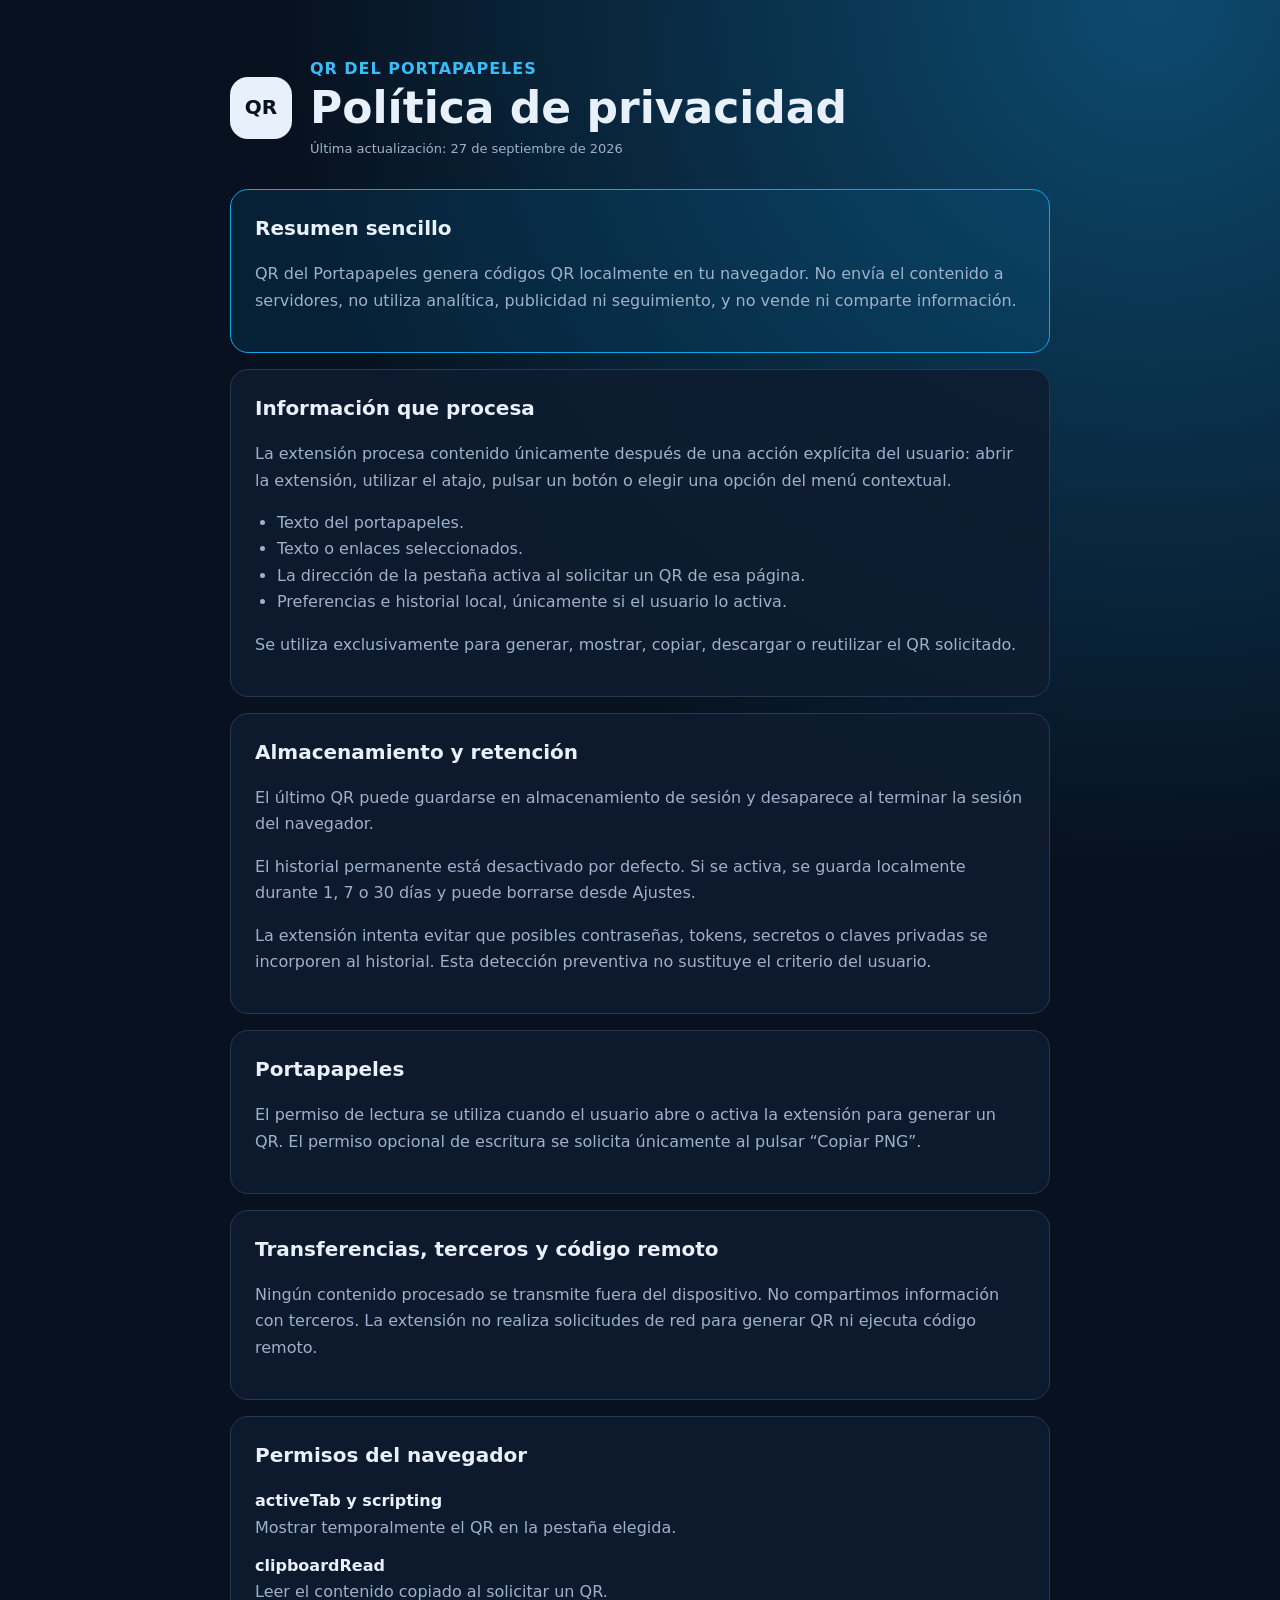
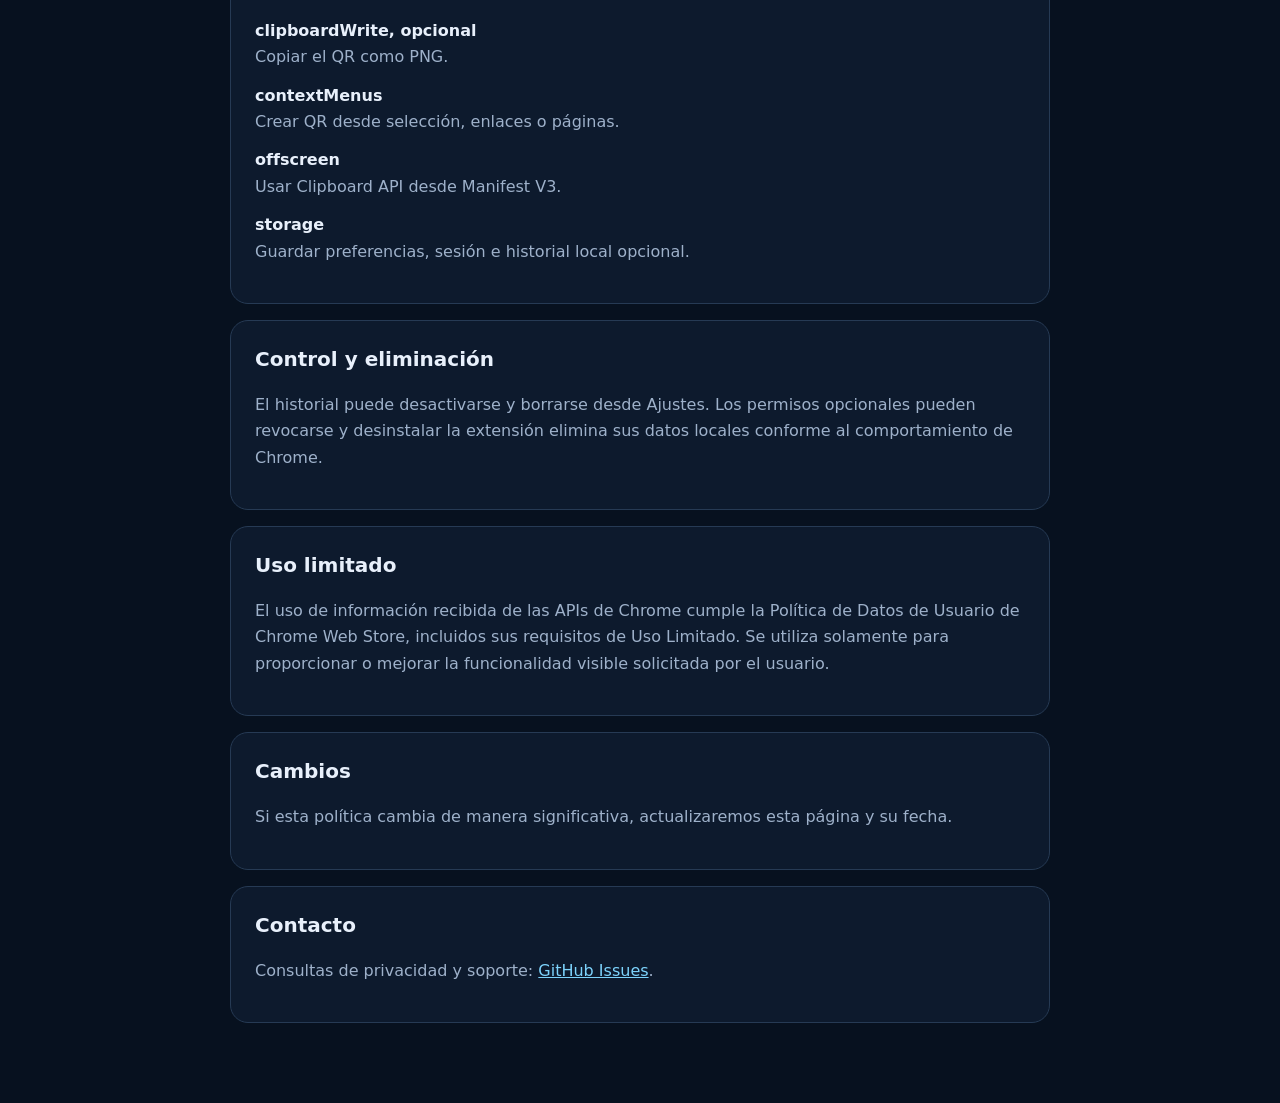
==== index.html @ 29557e36 "Publish privacy policy site" ====
<!doctype html><html lang="es"><head><meta charset="utf-8"><meta name="viewport" content="width=device-width,initial-scale=1"><meta name="description" content="Política de privacidad de QR del Portapapeles."><title>Política de privacidad — QR del Portapapeles</title><link rel="stylesheet" href="styles.css"></head><body><main>
<header><span class="mark">QR</span><div><p class="eyebrow">QR del Portapapeles</p><h1>Política de privacidad</h1><p class="updated">Última actualización: 27 de septiembre de 2026</p></div></header>
<section class="summary"><h2>Resumen sencillo</h2><p>QR del Portapapeles genera códigos QR localmente en tu navegador. No envía el contenido a servidores, no utiliza analítica, publicidad ni seguimiento, y no vende ni comparte información.</p></section>
<section><h2>Información que procesa</h2><p>La extensión procesa contenido únicamente después de una acción explícita del usuario: abrir la extensión, utilizar el atajo, pulsar un botón o elegir una opción del menú contextual.</p><ul><li>Texto del portapapeles.</li><li>Texto o enlaces seleccionados.</li><li>La dirección de la pestaña activa al solicitar un QR de esa página.</li><li>Preferencias e historial local, únicamente si el usuario lo activa.</li></ul><p>Se utiliza exclusivamente para generar, mostrar, copiar, descargar o reutilizar el QR solicitado.</p></section>
<section><h2>Almacenamiento y retención</h2><p>El último QR puede guardarse en almacenamiento de sesión y desaparece al terminar la sesión del navegador.</p><p>El historial permanente está desactivado por defecto. Si se activa, se guarda localmente durante 1, 7 o 30 días y puede borrarse desde Ajustes.</p><p>La extensión intenta evitar que posibles contraseñas, tokens, secretos o claves privadas se incorporen al historial. Esta detección preventiva no sustituye el criterio del usuario.</p></section>
<section><h2>Portapapeles</h2><p>El permiso de lectura se utiliza cuando el usuario abre o activa la extensión para generar un QR. El permiso opcional de escritura se solicita únicamente al pulsar “Copiar PNG”.</p></section>
<section><h2>Transferencias, terceros y código remoto</h2><p>Ningún contenido procesado se transmite fuera del dispositivo. No compartimos información con terceros. La extensión no realiza solicitudes de red para generar QR ni ejecuta código remoto.</p></section>
<section><h2>Permisos del navegador</h2><dl><dt>activeTab y scripting</dt><dd>Mostrar temporalmente el QR en la pestaña elegida.</dd><dt>clipboardRead</dt><dd>Leer el contenido copiado al solicitar un QR.</dd><dt>clipboardWrite, opcional</dt><dd>Copiar el QR como PNG.</dd><dt>contextMenus</dt><dd>Crear QR desde selección, enlaces o páginas.</dd><dt>offscreen</dt><dd>Usar Clipboard API desde Manifest V3.</dd><dt>storage</dt><dd>Guardar preferencias, sesión e historial local opcional.</dd></dl></section>
<section><h2>Control y eliminación</h2><p>El historial puede desactivarse y borrarse desde Ajustes. Los permisos opcionales pueden revocarse y desinstalar la extensión elimina sus datos locales conforme al comportamiento de Chrome.</p></section>
<section><h2>Uso limitado</h2><p>El uso de información recibida de las APIs de Chrome cumple la Política de Datos de Usuario de Chrome Web Store, incluidos sus requisitos de Uso Limitado. Se utiliza solamente para proporcionar o mejorar la funcionalidad visible solicitada por el usuario.</p></section>
<section><h2>Cambios</h2><p>Si esta política cambia de manera significativa, actualizaremos esta página y su fecha.</p></section>
<section><h2>Contacto</h2><p>Consultas de privacidad y soporte: <a href="https://github.com/OrmazabalDev/qr-portapapeles-privacy/issues">GitHub Issues</a>.</p></section>
</main></body></html>
---- styles.css ----
:root{color-scheme:light dark;font-family:Inter,ui-sans-serif,system-ui,-apple-system,"Segoe UI",sans-serif;--bg:#07111f;--surface:#0e1c2f;--text:#e8f0fb;--muted:#9eb1ca;--line:#263a54;--accent:#38bdf8}*{box-sizing:border-box}body{margin:0;background:radial-gradient(circle at 90% 0,#0c4a6e 0,transparent 30%),var(--bg);color:var(--text);line-height:1.65}main{width:min(820px,calc(100% - 32px));margin:0 auto;padding:56px 0 80px}header{display:flex;align-items:center;gap:18px;margin-bottom:30px}.mark{display:grid;place-items:center;width:62px;height:62px;border-radius:18px;background:#e8f0fb;color:#07111f;font-weight:900;font-size:20px}.eyebrow{margin:0;color:var(--accent);font-weight:800;letter-spacing:.06em;text-transform:uppercase}h1{margin:1px 0;font-size:clamp(28px,5vw,44px);line-height:1.15}h2{margin:0 0 8px;font-size:20px}p,li,dd{color:var(--muted)}.updated{margin:4px 0 0;font-size:13px}section{margin-top:16px;padding:22px 24px;border:1px solid var(--line);border-radius:18px;background:rgba(14,28,47,.88)}.summary{border-color:#0ea5e9;background:rgba(7,89,133,.22)}ul{padding-left:22px}dt{margin-top:12px;font-weight:800}dd{margin-left:0}a{color:#7dd3fc}@media(max-width:600px){main{padding-top:30px}header{align-items:flex-start}.mark{width:50px;height:50px;border-radius:14px}section{padding:18px}}
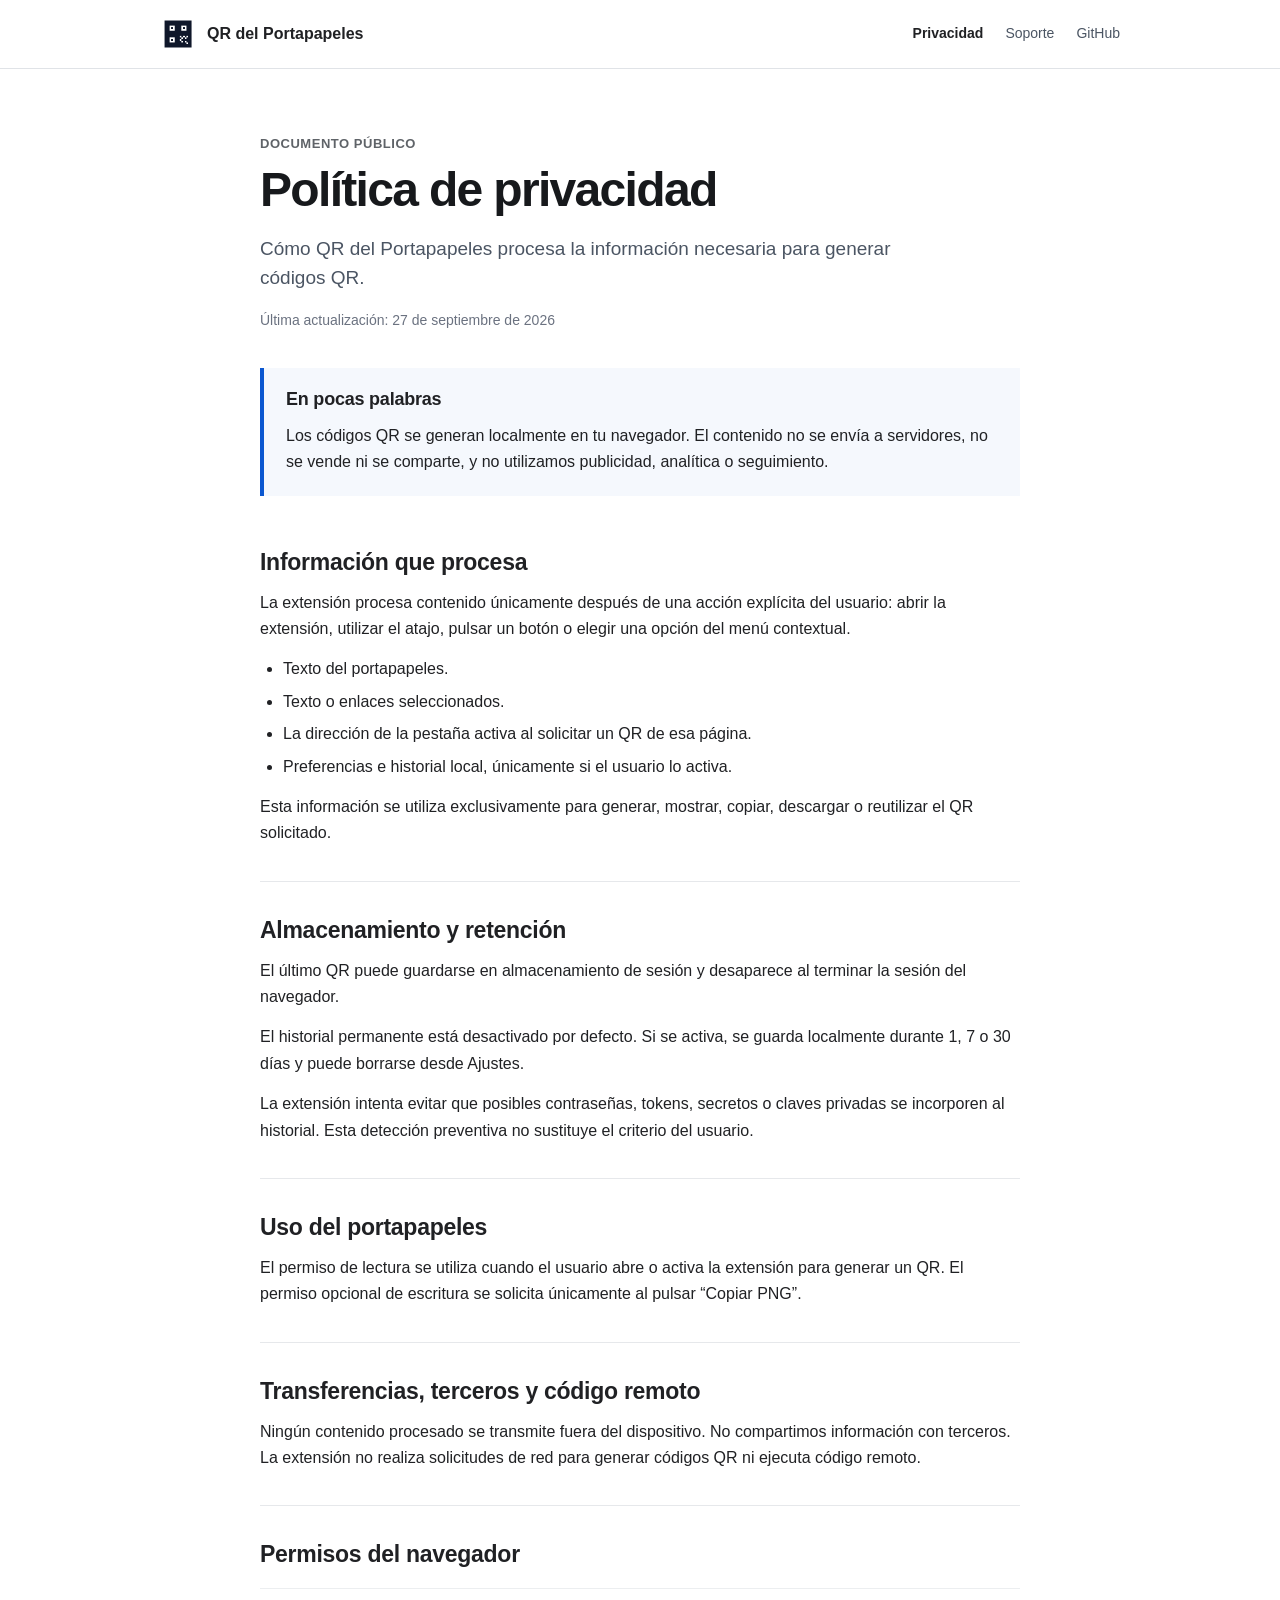
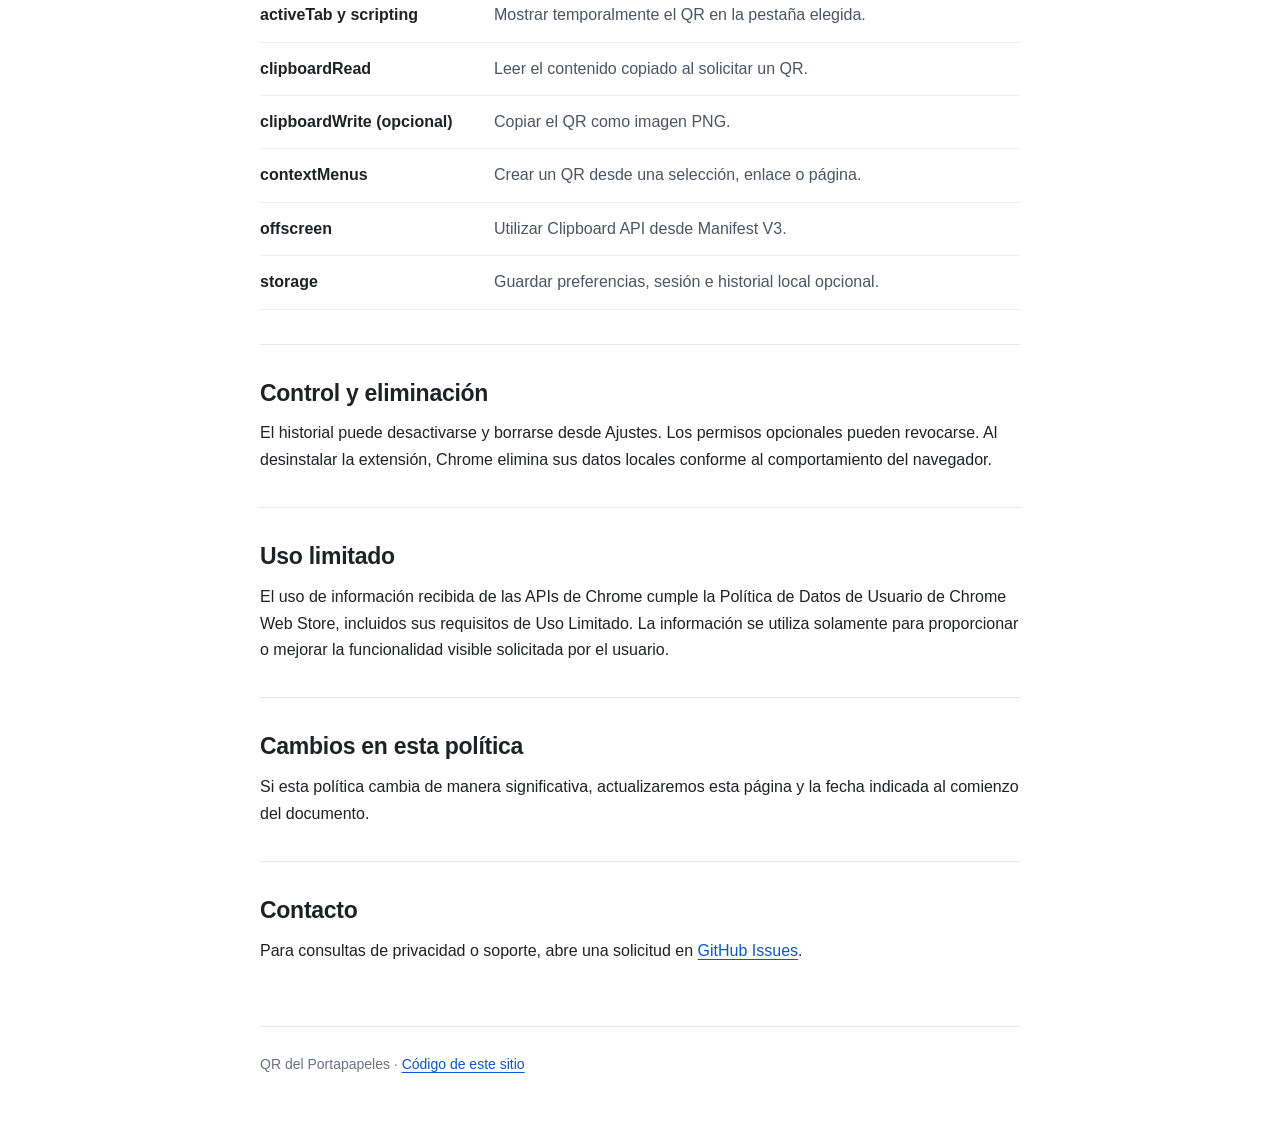
==== commit e4f21076: "Redesign privacy policy as documentation" ====
--- a/index.html
+++ b/index.html
@@ -1,13 +1,95 @@
-<!doctype html><html lang="es"><head><meta charset="utf-8"><meta name="viewport" content="width=device-width,initial-scale=1"><meta name="description" content="Política de privacidad de QR del Portapapeles."><title>Política de privacidad — QR del Portapapeles</title><link rel="stylesheet" href="styles.css"></head><body><main>
-<header><span class="mark">QR</span><div><p class="eyebrow">QR del Portapapeles</p><h1>Política de privacidad</h1><p class="updated">Última actualización: 27 de septiembre de 2026</p></div></header>
-<section class="summary"><h2>Resumen sencillo</h2><p>QR del Portapapeles genera códigos QR localmente en tu navegador. No envía el contenido a servidores, no utiliza analítica, publicidad ni seguimiento, y no vende ni comparte información.</p></section>
-<section><h2>Información que procesa</h2><p>La extensión procesa contenido únicamente después de una acción explícita del usuario: abrir la extensión, utilizar el atajo, pulsar un botón o elegir una opción del menú contextual.</p><ul><li>Texto del portapapeles.</li><li>Texto o enlaces seleccionados.</li><li>La dirección de la pestaña activa al solicitar un QR de esa página.</li><li>Preferencias e historial local, únicamente si el usuario lo activa.</li></ul><p>Se utiliza exclusivamente para generar, mostrar, copiar, descargar o reutilizar el QR solicitado.</p></section>
-<section><h2>Almacenamiento y retención</h2><p>El último QR puede guardarse en almacenamiento de sesión y desaparece al terminar la sesión del navegador.</p><p>El historial permanente está desactivado por defecto. Si se activa, se guarda localmente durante 1, 7 o 30 días y puede borrarse desde Ajustes.</p><p>La extensión intenta evitar que posibles contraseñas, tokens, secretos o claves privadas se incorporen al historial. Esta detección preventiva no sustituye el criterio del usuario.</p></section>
-<section><h2>Portapapeles</h2><p>El permiso de lectura se utiliza cuando el usuario abre o activa la extensión para generar un QR. El permiso opcional de escritura se solicita únicamente al pulsar “Copiar PNG”.</p></section>
-<section><h2>Transferencias, terceros y código remoto</h2><p>Ningún contenido procesado se transmite fuera del dispositivo. No compartimos información con terceros. La extensión no realiza solicitudes de red para generar QR ni ejecuta código remoto.</p></section>
-<section><h2>Permisos del navegador</h2><dl><dt>activeTab y scripting</dt><dd>Mostrar temporalmente el QR en la pestaña elegida.</dd><dt>clipboardRead</dt><dd>Leer el contenido copiado al solicitar un QR.</dd><dt>clipboardWrite, opcional</dt><dd>Copiar el QR como PNG.</dd><dt>contextMenus</dt><dd>Crear QR desde selección, enlaces o páginas.</dd><dt>offscreen</dt><dd>Usar Clipboard API desde Manifest V3.</dd><dt>storage</dt><dd>Guardar preferencias, sesión e historial local opcional.</dd></dl></section>
-<section><h2>Control y eliminación</h2><p>El historial puede desactivarse y borrarse desde Ajustes. Los permisos opcionales pueden revocarse y desinstalar la extensión elimina sus datos locales conforme al comportamiento de Chrome.</p></section>
-<section><h2>Uso limitado</h2><p>El uso de información recibida de las APIs de Chrome cumple la Política de Datos de Usuario de Chrome Web Store, incluidos sus requisitos de Uso Limitado. Se utiliza solamente para proporcionar o mejorar la funcionalidad visible solicitada por el usuario.</p></section>
-<section><h2>Cambios</h2><p>Si esta política cambia de manera significativa, actualizaremos esta página y su fecha.</p></section>
-<section><h2>Contacto</h2><p>Consultas de privacidad y soporte: <a href="https://github.com/OrmazabalDev/qr-portapapeles-privacy/issues">GitHub Issues</a>.</p></section>
-</main></body></html>+<!doctype html>
+<html lang="es">
+<head>
+  <meta charset="utf-8">
+  <meta name="viewport" content="width=device-width, initial-scale=1">
+  <meta name="description" content="Política de privacidad de la extensión QR del Portapapeles.">
+  <title>Política de privacidad | QR del Portapapeles</title>
+  <link rel="icon" href="icon-128.png">
+  <link rel="stylesheet" href="styles.css">
+</head>
+<body>
+  <header class="site-header">
+    <div class="header-inner">
+      <a class="brand" href="./" aria-label="QR del Portapapeles">
+        <img src="icon-128.png" width="36" height="36" alt="">
+        <span>QR del Portapapeles</span>
+      </a>
+      <nav aria-label="Navegación principal">
+        <a aria-current="page" href="./">Privacidad</a>
+        <a href="https://github.com/OrmazabalDev/qr-portapapeles-privacy/issues">Soporte</a>
+        <a href="https://github.com/OrmazabalDev/qr-portapapeles-privacy">GitHub</a>
+      </nav>
+    </div>
+  </header>
+  <main>
+    <article>
+      <header class="document-header">
+        <p class="document-type">Documento público</p>
+        <h1>Política de privacidad</h1>
+        <p class="lead">Cómo QR del Portapapeles procesa la información necesaria para generar códigos QR.</p>
+        <p class="updated">Última actualización: 27 de septiembre de 2026</p>
+      </header>
+      <aside class="notice" aria-labelledby="summary-title">
+        <h2 id="summary-title">En pocas palabras</h2>
+        <p>Los códigos QR se generan localmente en tu navegador. El contenido no se envía a servidores, no se vende ni se comparte, y no utilizamos publicidad, analítica o seguimiento.</p>
+      </aside>
+      <section>
+        <h2>Información que procesa</h2>
+        <p>La extensión procesa contenido únicamente después de una acción explícita del usuario: abrir la extensión, utilizar el atajo, pulsar un botón o elegir una opción del menú contextual.</p>
+        <ul>
+          <li>Texto del portapapeles.</li>
+          <li>Texto o enlaces seleccionados.</li>
+          <li>La dirección de la pestaña activa al solicitar un QR de esa página.</li>
+          <li>Preferencias e historial local, únicamente si el usuario lo activa.</li>
+        </ul>
+        <p>Esta información se utiliza exclusivamente para generar, mostrar, copiar, descargar o reutilizar el QR solicitado.</p>
+      </section>
+      <section>
+        <h2>Almacenamiento y retención</h2>
+        <p>El último QR puede guardarse en almacenamiento de sesión y desaparece al terminar la sesión del navegador.</p>
+        <p>El historial permanente está desactivado por defecto. Si se activa, se guarda localmente durante 1, 7 o 30 días y puede borrarse desde Ajustes.</p>
+        <p>La extensión intenta evitar que posibles contraseñas, tokens, secretos o claves privadas se incorporen al historial. Esta detección preventiva no sustituye el criterio del usuario.</p>
+      </section>
+      <section>
+        <h2>Uso del portapapeles</h2>
+        <p>El permiso de lectura se utiliza cuando el usuario abre o activa la extensión para generar un QR. El permiso opcional de escritura se solicita únicamente al pulsar “Copiar PNG”.</p>
+      </section>
+      <section>
+        <h2>Transferencias, terceros y código remoto</h2>
+        <p>Ningún contenido procesado se transmite fuera del dispositivo. No compartimos información con terceros. La extensión no realiza solicitudes de red para generar códigos QR ni ejecuta código remoto.</p>
+      </section>
+      <section>
+        <h2>Permisos del navegador</h2>
+        <dl class="permissions">
+          <div><dt>activeTab y scripting</dt><dd>Mostrar temporalmente el QR en la pestaña elegida.</dd></div>
+          <div><dt>clipboardRead</dt><dd>Leer el contenido copiado al solicitar un QR.</dd></div>
+          <div><dt>clipboardWrite (opcional)</dt><dd>Copiar el QR como imagen PNG.</dd></div>
+          <div><dt>contextMenus</dt><dd>Crear un QR desde una selección, enlace o página.</dd></div>
+          <div><dt>offscreen</dt><dd>Utilizar Clipboard API desde Manifest V3.</dd></div>
+          <div><dt>storage</dt><dd>Guardar preferencias, sesión e historial local opcional.</dd></div>
+        </dl>
+      </section>
+      <section>
+        <h2>Control y eliminación</h2>
+        <p>El historial puede desactivarse y borrarse desde Ajustes. Los permisos opcionales pueden revocarse. Al desinstalar la extensión, Chrome elimina sus datos locales conforme al comportamiento del navegador.</p>
+      </section>
+      <section>
+        <h2>Uso limitado</h2>
+        <p>El uso de información recibida de las APIs de Chrome cumple la Política de Datos de Usuario de Chrome Web Store, incluidos sus requisitos de Uso Limitado. La información se utiliza solamente para proporcionar o mejorar la funcionalidad visible solicitada por el usuario.</p>
+      </section>
+      <section>
+        <h2>Cambios en esta política</h2>
+        <p>Si esta política cambia de manera significativa, actualizaremos esta página y la fecha indicada al comienzo del documento.</p>
+      </section>
+      <section>
+        <h2>Contacto</h2>
+        <p>Para consultas de privacidad o soporte, abre una solicitud en <a href="https://github.com/OrmazabalDev/qr-portapapeles-privacy/issues">GitHub Issues</a>.</p>
+      </section>
+    </article>
+  </main>
+  <footer>
+    <p>QR del Portapapeles · <a href="https://github.com/OrmazabalDev/qr-portapapeles-privacy">Código de este sitio</a></p>
+  </footer>
+</body>
+</html>
--- a/styles.css
+++ b/styles.css
@@ -1 +1,47 @@
-:root{color-scheme:light dark;font-family:Inter,ui-sans-serif,system-ui,-apple-system,"Segoe UI",sans-serif;--bg:#07111f;--surface:#0e1c2f;--text:#e8f0fb;--muted:#9eb1ca;--line:#263a54;--accent:#38bdf8}*{box-sizing:border-box}body{margin:0;background:radial-gradient(circle at 90% 0,#0c4a6e 0,transparent 30%),var(--bg);color:var(--text);line-height:1.65}main{width:min(820px,calc(100% - 32px));margin:0 auto;padding:56px 0 80px}header{display:flex;align-items:center;gap:18px;margin-bottom:30px}.mark{display:grid;place-items:center;width:62px;height:62px;border-radius:18px;background:#e8f0fb;color:#07111f;font-weight:900;font-size:20px}.eyebrow{margin:0;color:var(--accent);font-weight:800;letter-spacing:.06em;text-transform:uppercase}h1{margin:1px 0;font-size:clamp(28px,5vw,44px);line-height:1.15}h2{margin:0 0 8px;font-size:20px}p,li,dd{color:var(--muted)}.updated{margin:4px 0 0;font-size:13px}section{margin-top:16px;padding:22px 24px;border:1px solid var(--line);border-radius:18px;background:rgba(14,28,47,.88)}.summary{border-color:#0ea5e9;background:rgba(7,89,133,.22)}ul{padding-left:22px}dt{margin-top:12px;font-weight:800}dd{margin-left:0}a{color:#7dd3fc}@media(max-width:600px){main{padding-top:30px}header{align-items:flex-start}.mark{width:50px;height:50px;border-radius:14px}section{padding:18px}}+:root {
+  color-scheme: light;
+  font-family: -apple-system, BlinkMacSystemFont, "Segoe UI", Roboto, Helvetica, Arial, sans-serif;
+  color: #202124;
+  background: #fff;
+  font-synthesis: none;
+}
+* { box-sizing: border-box; }
+body { margin: 0; background: #fff; color: #202124; font-size: 16px; line-height: 1.65; }
+a { color: #0b57d0; text-underline-offset: 3px; }
+a:hover { color: #0842a0; }
+.site-header { border-bottom: 1px solid #e0e3e7; background: #fff; }
+.header-inner { width: min(960px, calc(100% - 40px)); min-height: 68px; margin: 0 auto; display: flex; align-items: center; justify-content: space-between; gap: 24px; }
+.brand { display: inline-flex; align-items: center; gap: 11px; color: #202124; font-weight: 650; text-decoration: none; }
+.brand img { border-radius: 8px; }
+nav { display: flex; align-items: center; gap: 22px; }
+nav a { color: #4b5563; font-size: 14px; text-decoration: none; }
+nav a[aria-current="page"] { color: #202124; font-weight: 650; }
+main { width: min(760px, calc(100% - 40px)); margin: 0 auto; padding: 64px 0 28px; }
+.document-header { margin-bottom: 36px; }
+.document-type { margin: 0 0 8px; color: #5f6368; font-size: 13px; font-weight: 650; letter-spacing: .04em; text-transform: uppercase; }
+h1 { margin: 0; color: #17191c; font-size: clamp(34px, 6vw, 48px); font-weight: 680; letter-spacing: -.035em; line-height: 1.15; }
+.lead { max-width: 650px; margin: 16px 0 0; color: #4b5563; font-size: 19px; line-height: 1.55; }
+.updated { margin: 16px 0 0; color: #6b7280; font-size: 14px; }
+.notice { margin: 0 0 18px; padding: 20px 22px; border-left: 4px solid #0b57d0; background: #f5f8fd; }
+.notice h2 { margin-top: 0; font-size: 18px; }
+.notice p { margin-bottom: 0; }
+section { padding: 34px 0; border-bottom: 1px solid #e6e8eb; }
+section:last-of-type { border-bottom: 0; }
+h2 { margin: 0 0 12px; color: #202124; font-size: 23px; font-weight: 650; letter-spacing: -.012em; line-height: 1.3; }
+p { margin: 0 0 14px; }
+p:last-child { margin-bottom: 0; }
+ul { margin: 14px 0; padding-left: 23px; }
+li + li { margin-top: 6px; }
+.permissions { margin: 18px 0 0; }
+.permissions div { display: grid; grid-template-columns: 210px 1fr; gap: 24px; padding: 13px 0; border-top: 1px solid #eceef0; }
+.permissions div:last-child { border-bottom: 1px solid #eceef0; }
+.permissions dt { font-weight: 650; }
+.permissions dd { margin: 0; color: #4b5563; }
+footer { width: min(760px, calc(100% - 40px)); margin: 0 auto; padding: 26px 0 48px; border-top: 1px solid #e6e8eb; color: #6b7280; font-size: 14px; }
+@media (max-width: 640px) {
+  .header-inner { min-height: auto; padding: 14px 0; align-items: flex-start; }
+  .brand span { max-width: 120px; line-height: 1.25; }
+  nav { gap: 13px; flex-wrap: wrap; justify-content: flex-end; }
+  main { padding-top: 42px; }
+  .permissions div { grid-template-columns: 1fr; gap: 3px; }
+}
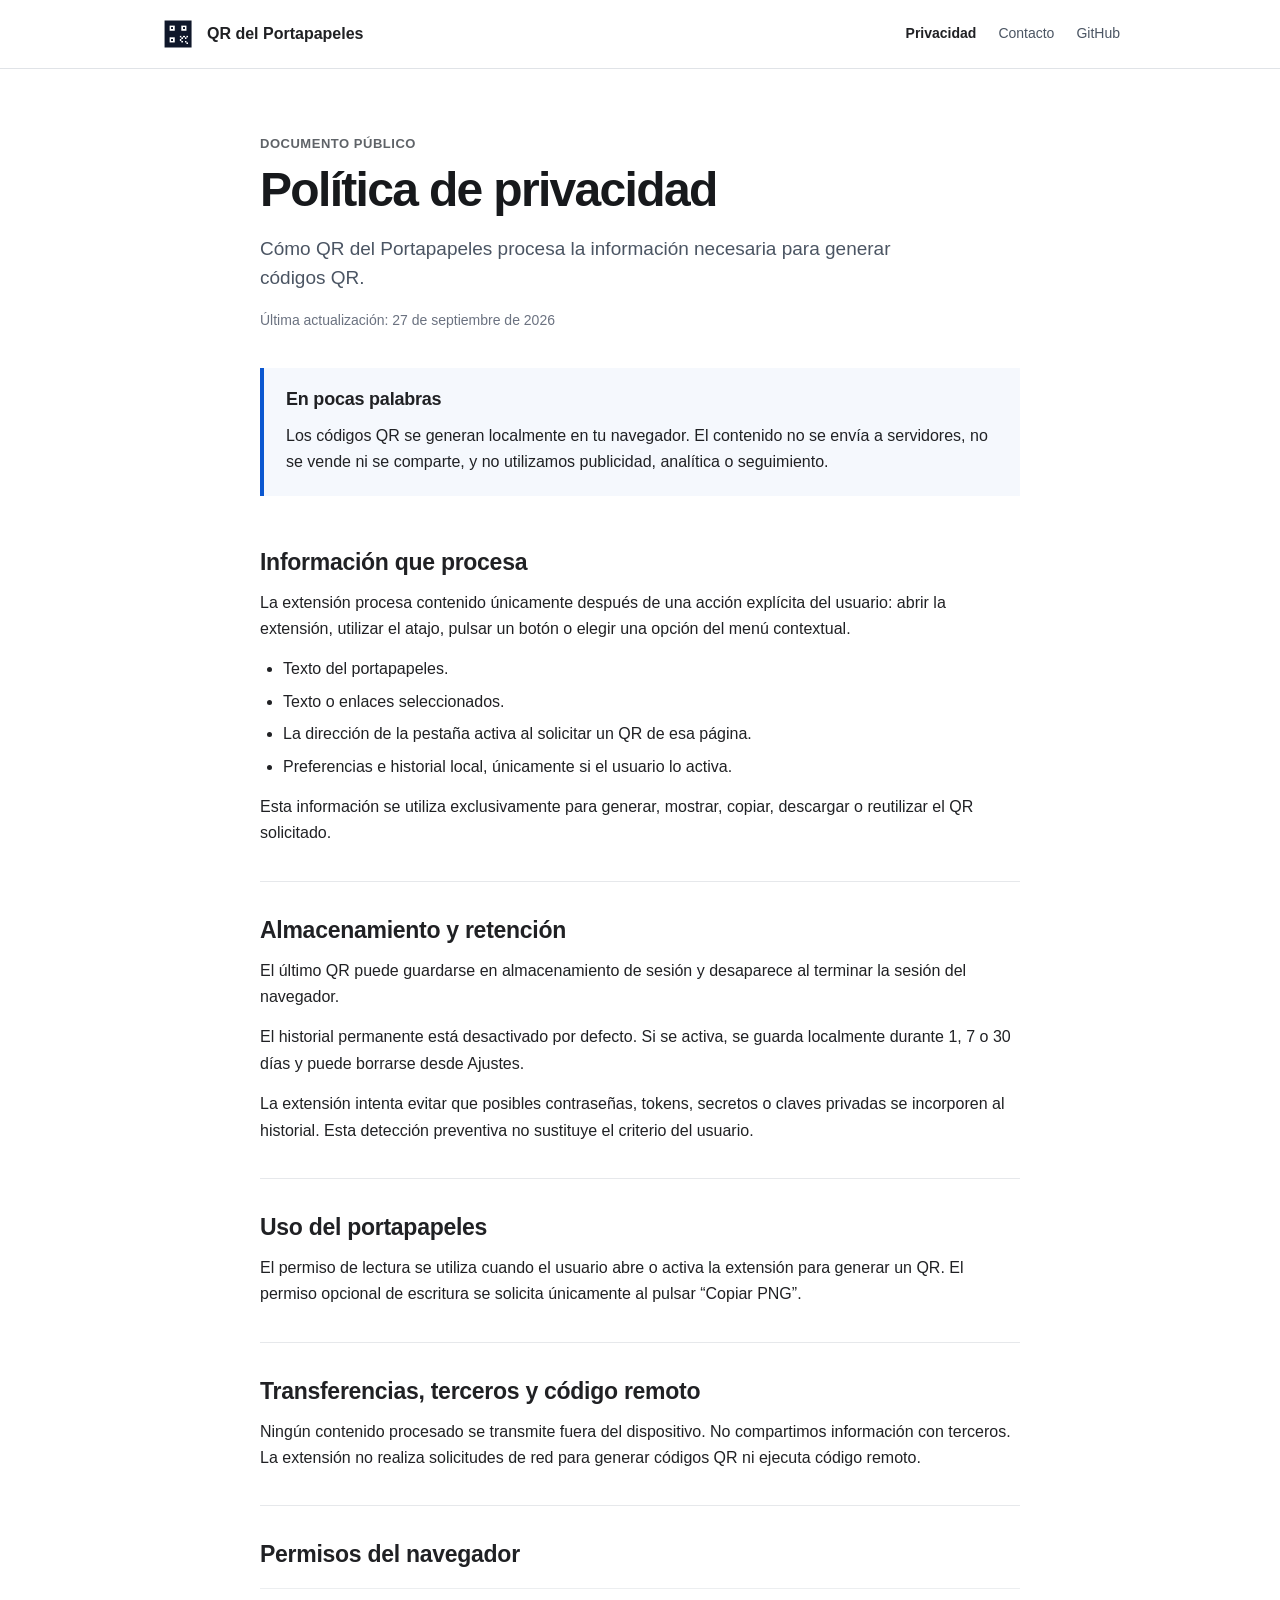
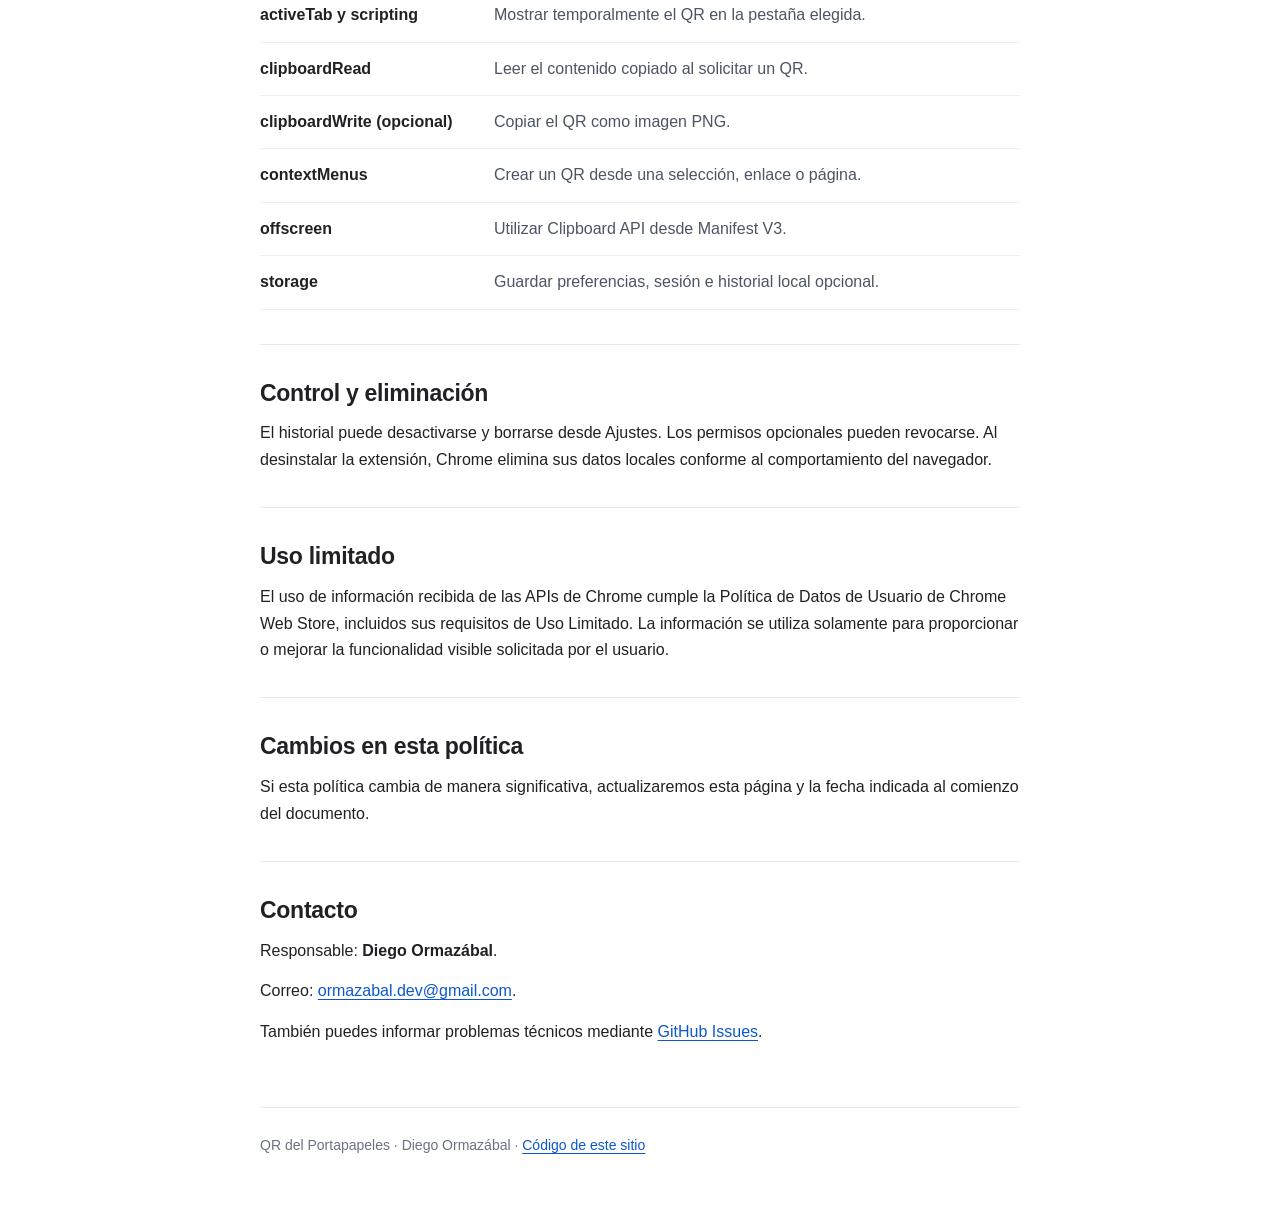
==== commit ddc02f46: "Add developer contact details" ====
--- a/index.html
+++ b/index.html
@@ -17,7 +17,7 @@
       </a>
       <nav aria-label="Navegación principal">
         <a aria-current="page" href="./">Privacidad</a>
-        <a href="https://github.com/OrmazabalDev/qr-portapapeles-privacy/issues">Soporte</a>
+        <a href="mailto:ormazabal.dev@gmail.com">Contacto</a>
         <a href="https://github.com/OrmazabalDev/qr-portapapeles-privacy">GitHub</a>
       </nav>
     </div>
@@ -84,12 +84,14 @@
       </section>
       <section>
         <h2>Contacto</h2>
-        <p>Para consultas de privacidad o soporte, abre una solicitud en <a href="https://github.com/OrmazabalDev/qr-portapapeles-privacy/issues">GitHub Issues</a>.</p>
+        <p>Responsable: <strong>Diego Ormazábal</strong>.</p>
+        <p>Correo: <a href="mailto:ormazabal.dev@gmail.com">ormazabal.dev@gmail.com</a>.</p>
+        <p>También puedes informar problemas técnicos mediante <a href="https://github.com/OrmazabalDev/qr-portapapeles-privacy/issues">GitHub Issues</a>.</p>
       </section>
     </article>
   </main>
   <footer>
-    <p>QR del Portapapeles · <a href="https://github.com/OrmazabalDev/qr-portapapeles-privacy">Código de este sitio</a></p>
+    <p>QR del Portapapeles · Diego Ormazábal · <a href="https://github.com/OrmazabalDev/qr-portapapeles-privacy">Código de este sitio</a></p>
   </footer>
 </body>
 </html>
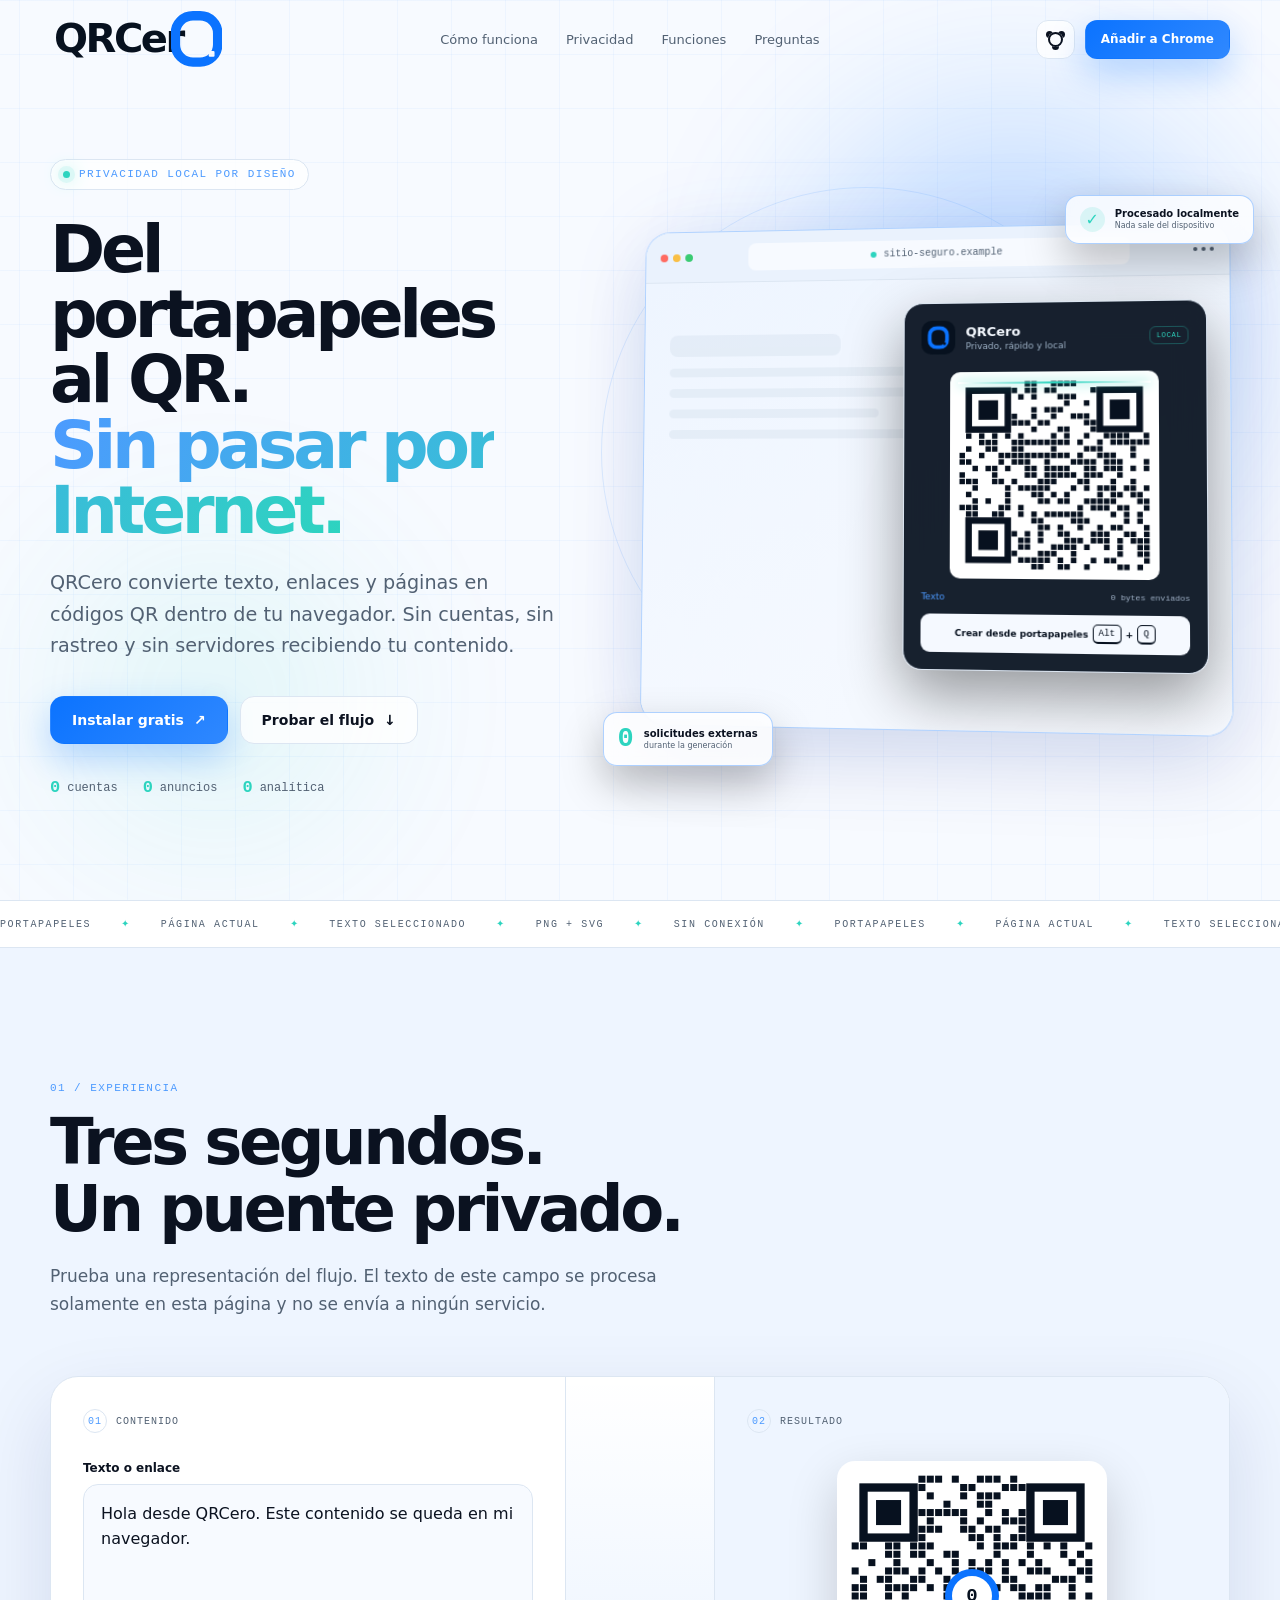
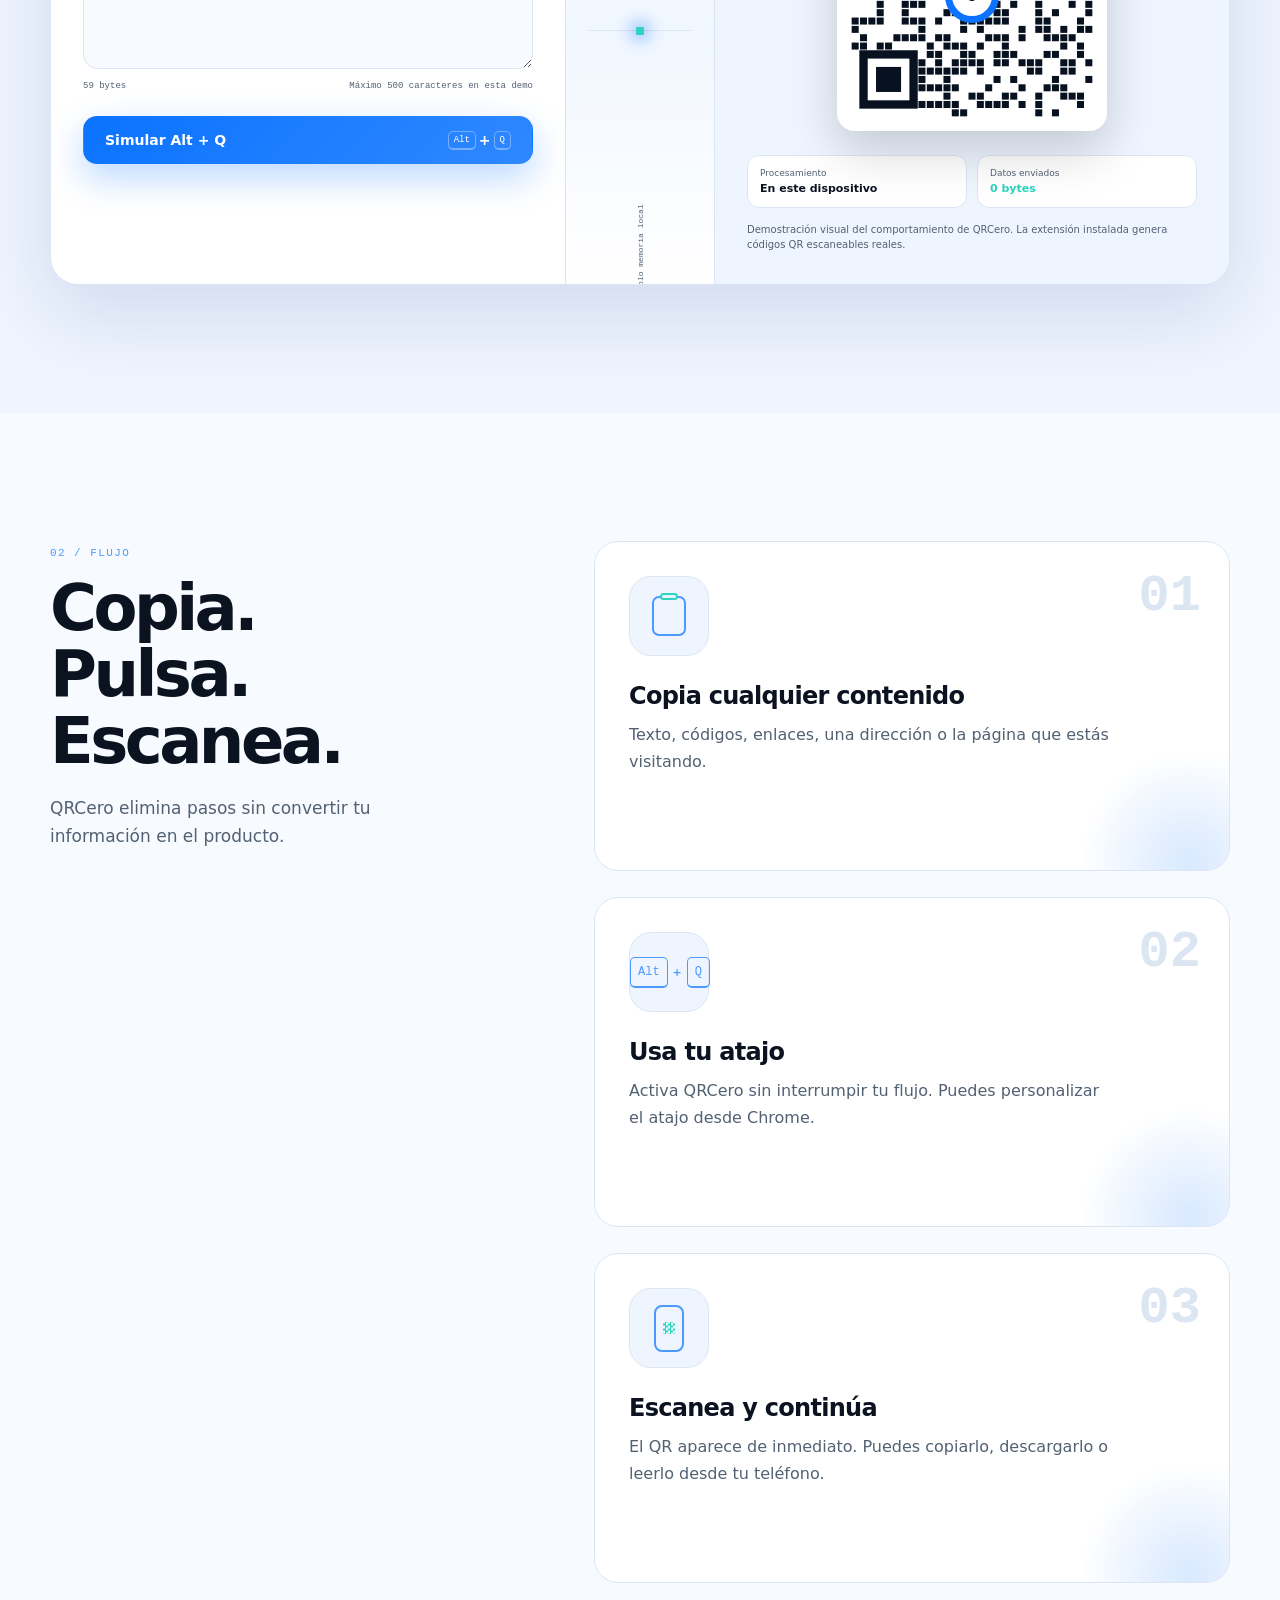
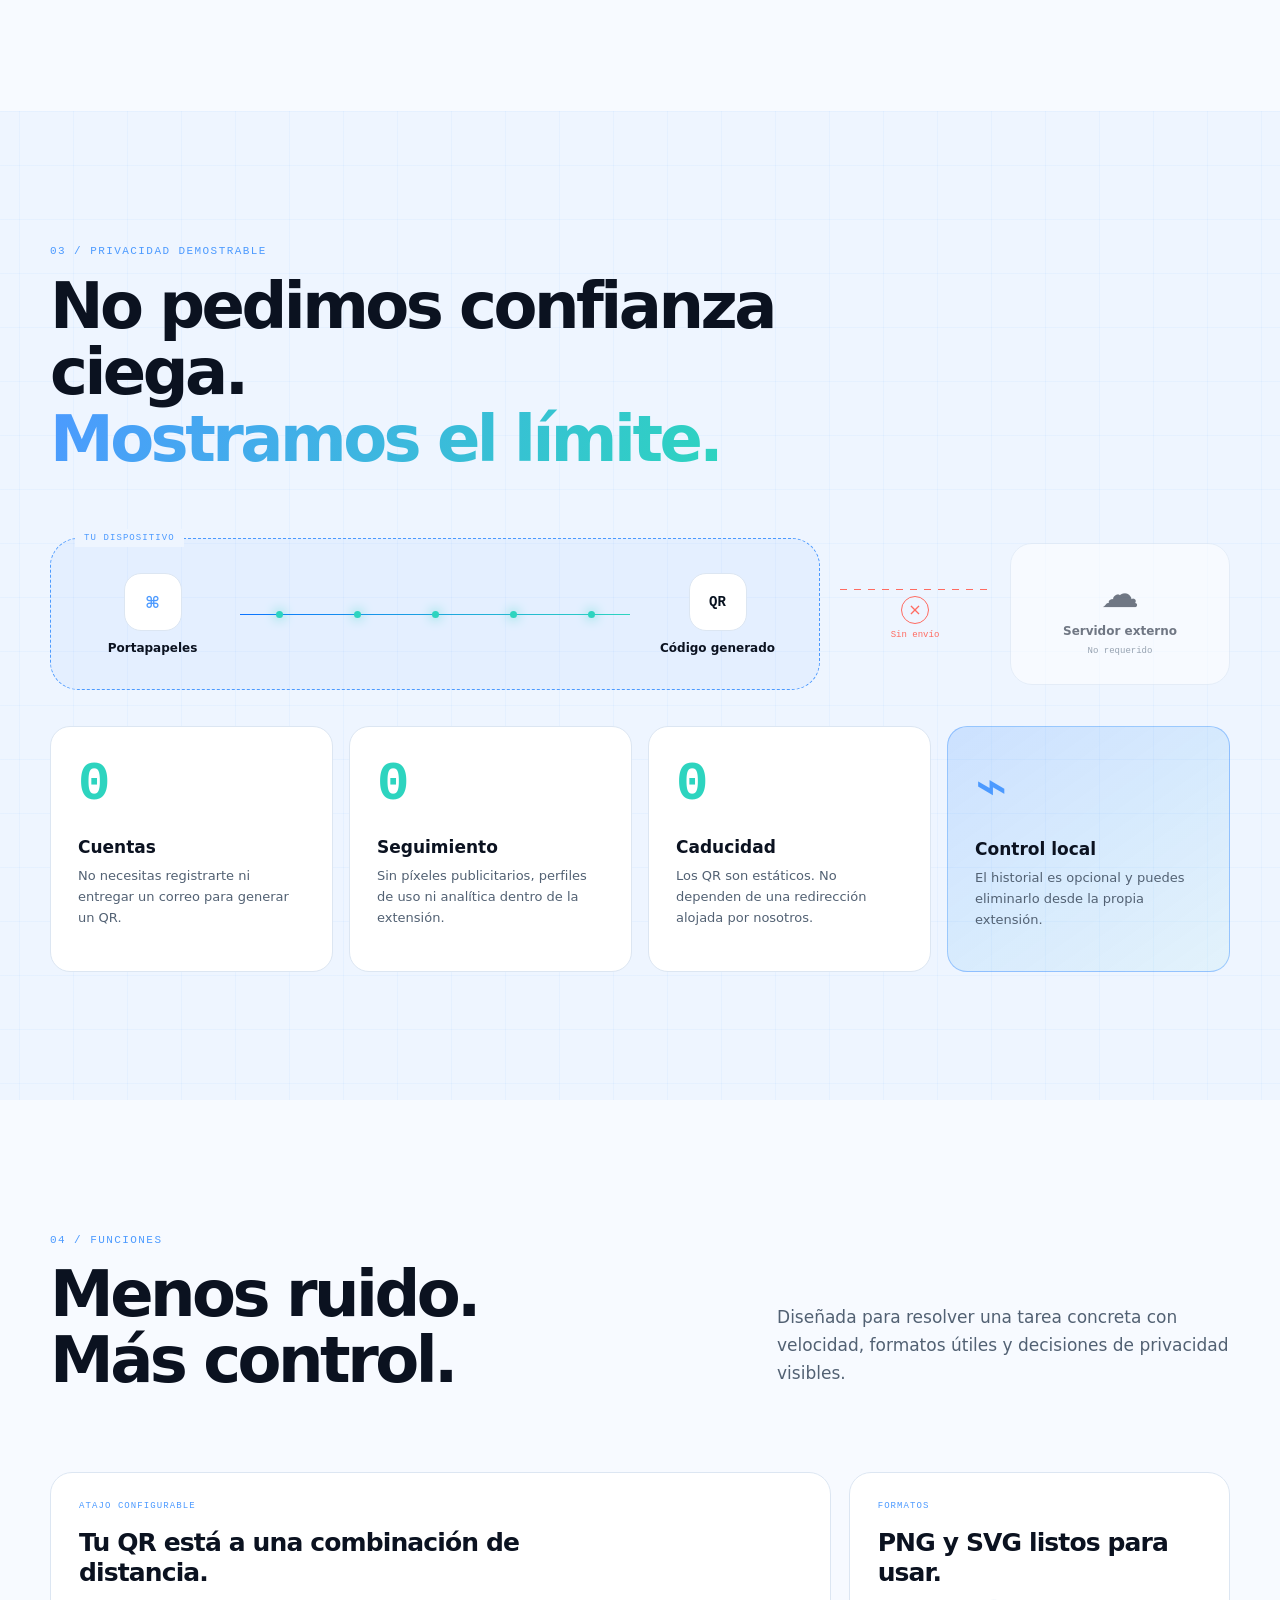
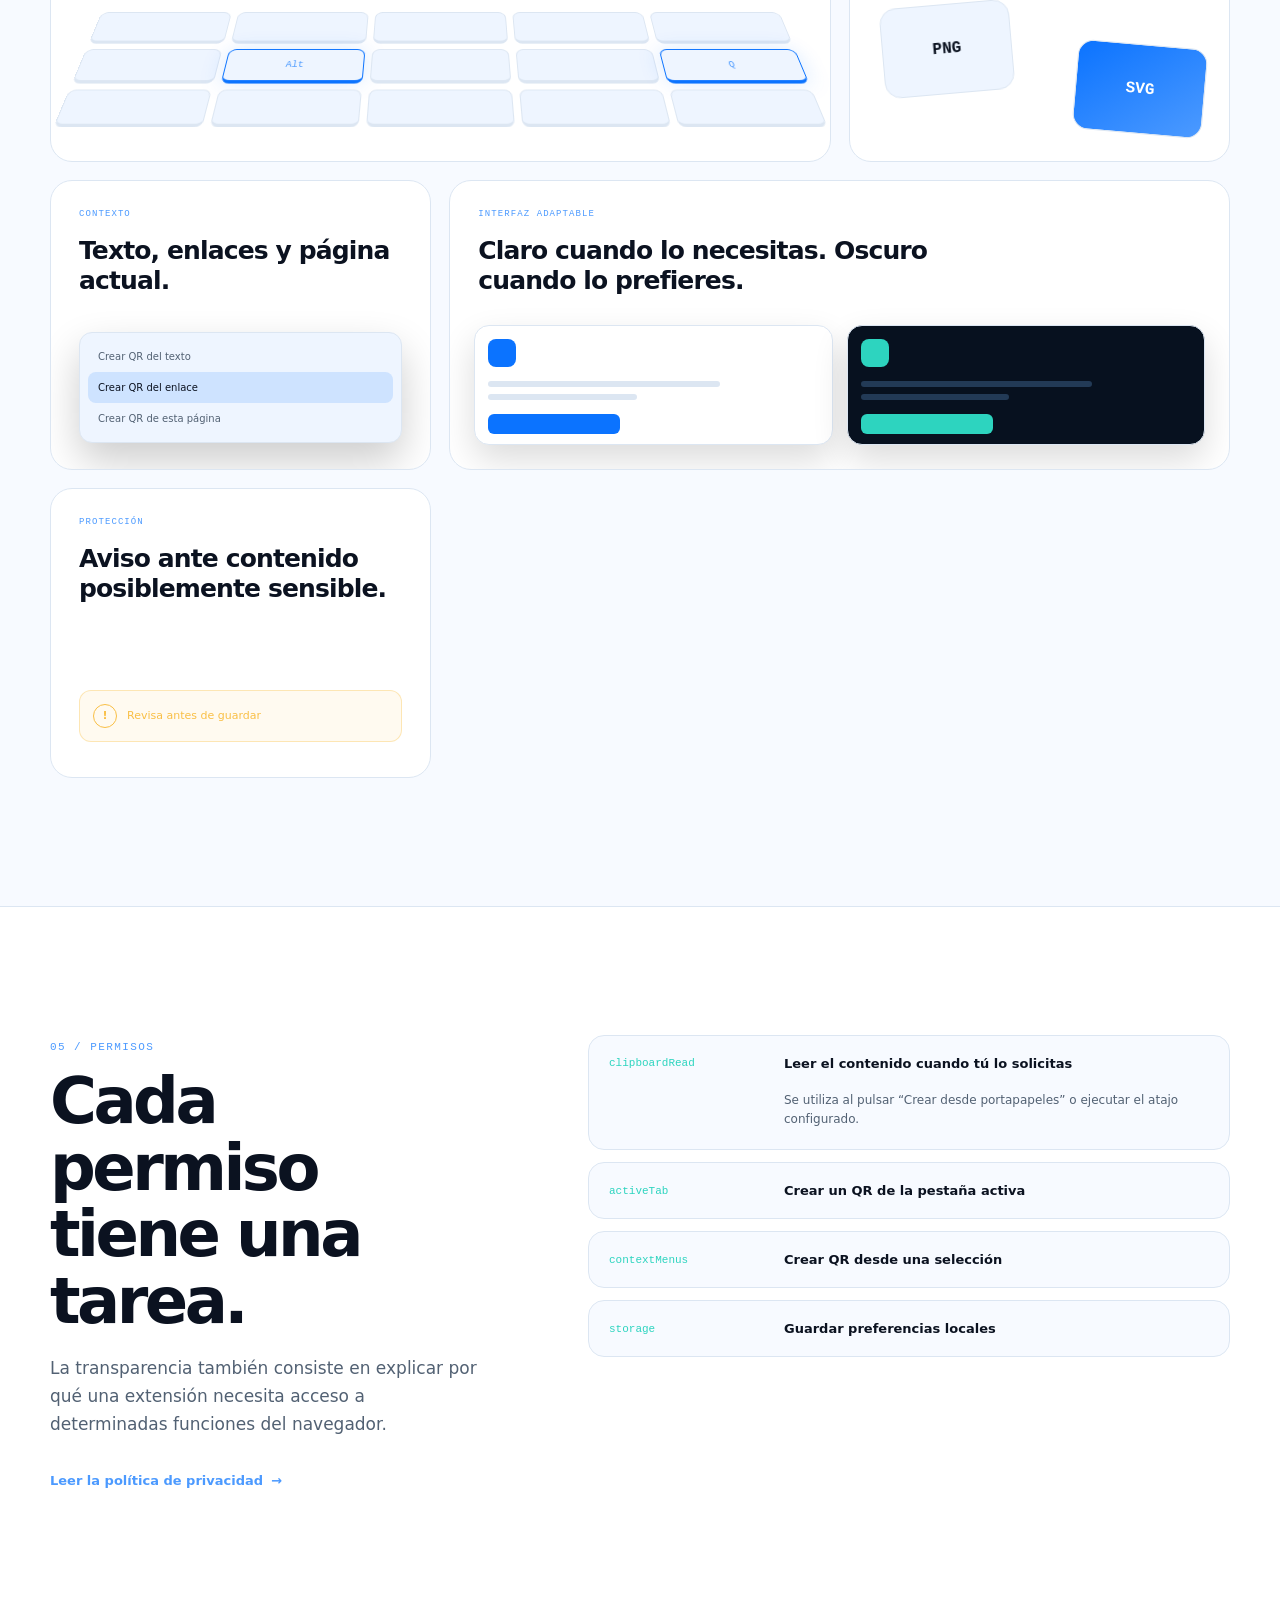
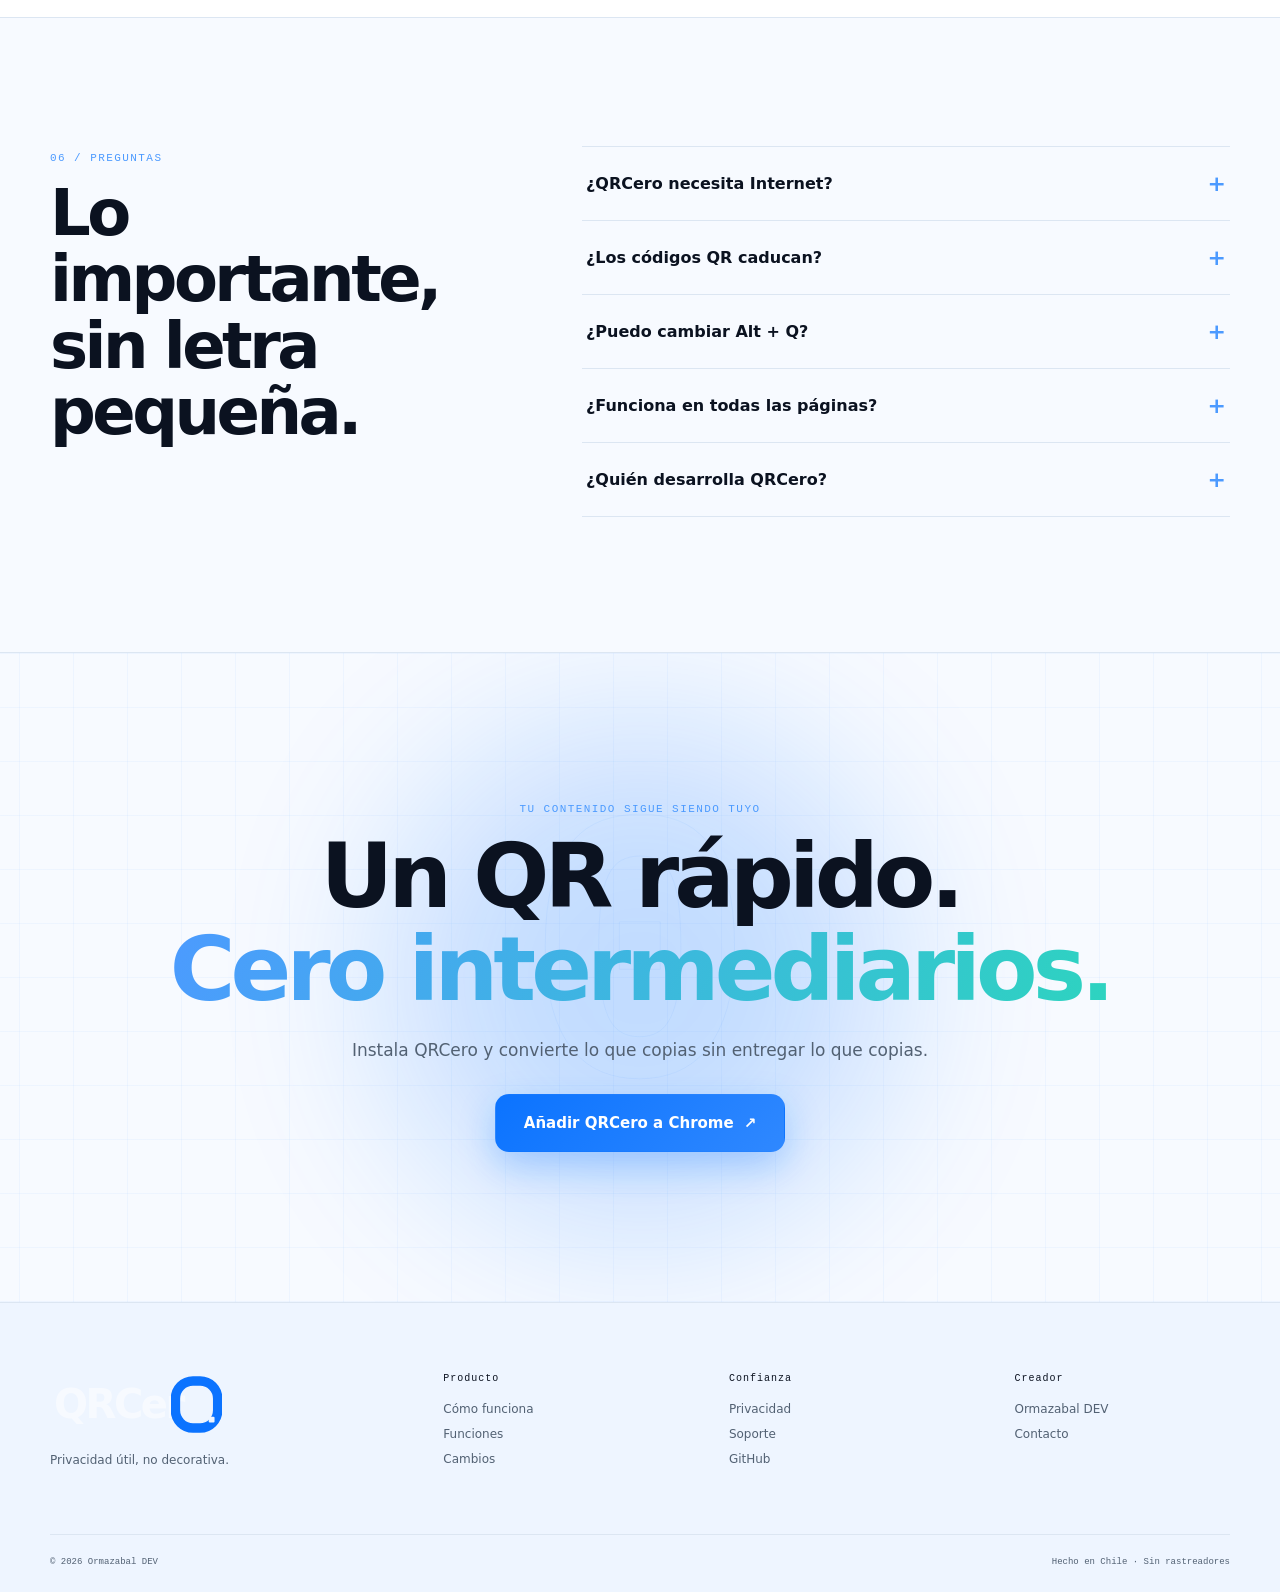
==== commit ce4645a2: "Publish QRCero 2.1.0 site" ====
--- a/index.html
+++ b/index.html
@@ -1,97 +1,334 @@
 <!doctype html>
-<html lang="es">
+<html lang="es" data-theme="dark">
 <head>
   <meta charset="utf-8">
   <meta name="viewport" content="width=device-width, initial-scale=1">
-  <meta name="description" content="Política de privacidad de la extensión QR del Portapapeles.">
-  <title>Política de privacidad | QR del Portapapeles</title>
-  <link rel="icon" href="icon-128.png">
+  <meta name="theme-color" content="#07111f">
+  <meta name="description" content="QRCero convierte texto, enlaces y páginas en códigos QR sin enviar el contenido a servidores externos.">
+  <title>QRCero — QR privado desde el portapapeles</title>
+  <link rel="canonical" href="https://ormazabaldev.github.io/qr-portapapeles-privacy/">
   <link rel="stylesheet" href="styles.css">
+  <link rel="icon" href="favicon.svg" type="image/svg+xml">
+  <link rel="icon" href="assets/brand/favicon-32.png" sizes="32x32" type="image/png">
+  <link rel="apple-touch-icon" href="assets/brand/apple-touch-icon.png">
+  <link rel="manifest" href="site.webmanifest">
+  <meta name="theme-color" content="#07111F">
+  <meta property="og:title" content="QRCero — QR privado desde el portapapeles">
+  <meta property="og:description" content="Crea códigos QR localmente, sin cuentas, rastreo ni servidores externos.">
+  <meta property="og:url" content="https://ormazabaldev.github.io/qr-portapapeles-privacy/">
+  <meta property="og:image" content="https://ormazabaldev.github.io/qr-portapapeles-privacy/assets/brand/qrcero-social-preview.png">
+  <meta property="og:type" content="website">
+  <meta name="twitter:card" content="summary_large_image">
+  <link rel="stylesheet" href="brand-upgrade.css">
 </head>
 <body>
-  <header class="site-header">
-    <div class="header-inner">
-      <a class="brand" href="./" aria-label="QR del Portapapeles">
-        <img src="icon-128.png" width="36" height="36" alt="">
-        <span>QR del Portapapeles</span>
+  <a class="skip-link" href="#contenido">Saltar al contenido</a>
+  <div class="scroll-progress" aria-hidden="true"><span id="scroll-progress"></span></div>
+
+  <header class="site-header" id="inicio">
+    <div class="shell nav-shell">
+      <a class="brand qrcero-brand" href="#inicio" aria-label="QRCero, inicio">
+        <picture>
+          <source media="(prefers-color-scheme: light)" srcset="assets/brand/qrcero-logo-dark.svg">
+          <img src="assets/brand/qrcero-logo-light.svg" alt="QRCero" width="174" height="44">
+        </picture>
       </a>
-      <nav aria-label="Navegación principal">
-        <a aria-current="page" href="./">Privacidad</a>
-        <a href="mailto:ormazabal.dev@gmail.com">Contacto</a>
-        <a href="https://github.com/OrmazabalDev/qr-portapapeles-privacy">GitHub</a>
+
+      <nav class="desktop-nav" aria-label="Navegación principal">
+        <a href="#como-funciona">Cómo funciona</a>
+        <a href="#privacidad">Privacidad</a>
+        <a href="#funciones">Funciones</a>
+        <a href="#preguntas">Preguntas</a>
       </nav>
+
+      <div class="nav-actions">
+        <button class="icon-button" id="theme-toggle" type="button" aria-label="Cambiar tema" aria-pressed="false">
+          <span class="theme-icon" aria-hidden="true"></span>
+        </button>
+        <a class="button button-small button-primary" href="https://chromewebstore.google.com/detail/qr-del-portapapeles/mfejapedicnlakkcpomkcfpoppfbegag" target="_blank" rel="noreferrer">Añadir a Chrome</a>
+      </div>
     </div>
   </header>
-  <main>
-    <article>
-      <header class="document-header">
-        <p class="document-type">Documento público</p>
-        <h1>Política de privacidad</h1>
-        <p class="lead">Cómo QR del Portapapeles procesa la información necesaria para generar códigos QR.</p>
-        <p class="updated">Última actualización: 27 de septiembre de 2026</p>
-      </header>
-      <aside class="notice" aria-labelledby="summary-title">
-        <h2 id="summary-title">En pocas palabras</h2>
-        <p>Los códigos QR se generan localmente en tu navegador. El contenido no se envía a servidores, no se vende ni se comparte, y no utilizamos publicidad, analítica o seguimiento.</p>
-      </aside>
-      <section>
-        <h2>Información que procesa</h2>
-        <p>La extensión procesa contenido únicamente después de una acción explícita del usuario: abrir la extensión, utilizar el atajo, pulsar un botón o elegir una opción del menú contextual.</p>
-        <ul>
-          <li>Texto del portapapeles.</li>
-          <li>Texto o enlaces seleccionados.</li>
-          <li>La dirección de la pestaña activa al solicitar un QR de esa página.</li>
-          <li>Preferencias e historial local, únicamente si el usuario lo activa.</li>
-        </ul>
-        <p>Esta información se utiliza exclusivamente para generar, mostrar, copiar, descargar o reutilizar el QR solicitado.</p>
-      </section>
-      <section>
-        <h2>Almacenamiento y retención</h2>
-        <p>El último QR puede guardarse en almacenamiento de sesión y desaparece al terminar la sesión del navegador.</p>
-        <p>El historial permanente está desactivado por defecto. Si se activa, se guarda localmente durante 1, 7 o 30 días y puede borrarse desde Ajustes.</p>
-        <p>La extensión intenta evitar que posibles contraseñas, tokens, secretos o claves privadas se incorporen al historial. Esta detección preventiva no sustituye el criterio del usuario.</p>
-      </section>
-      <section>
-        <h2>Uso del portapapeles</h2>
-        <p>El permiso de lectura se utiliza cuando el usuario abre o activa la extensión para generar un QR. El permiso opcional de escritura se solicita únicamente al pulsar “Copiar PNG”.</p>
-      </section>
-      <section>
-        <h2>Transferencias, terceros y código remoto</h2>
-        <p>Ningún contenido procesado se transmite fuera del dispositivo. No compartimos información con terceros. La extensión no realiza solicitudes de red para generar códigos QR ni ejecuta código remoto.</p>
-      </section>
-      <section>
-        <h2>Permisos del navegador</h2>
-        <dl class="permissions">
-          <div><dt>activeTab y scripting</dt><dd>Mostrar temporalmente el QR en la pestaña elegida.</dd></div>
-          <div><dt>clipboardRead</dt><dd>Leer el contenido copiado al solicitar un QR.</dd></div>
-          <div><dt>clipboardWrite (opcional)</dt><dd>Copiar el QR como imagen PNG.</dd></div>
-          <div><dt>contextMenus</dt><dd>Crear un QR desde una selección, enlace o página.</dd></div>
-          <div><dt>offscreen</dt><dd>Utilizar Clipboard API desde Manifest V3.</dd></div>
-          <div><dt>storage</dt><dd>Guardar preferencias, sesión e historial local opcional.</dd></div>
-        </dl>
-      </section>
-      <section>
-        <h2>Control y eliminación</h2>
-        <p>El historial puede desactivarse y borrarse desde Ajustes. Los permisos opcionales pueden revocarse. Al desinstalar la extensión, Chrome elimina sus datos locales conforme al comportamiento del navegador.</p>
-      </section>
-      <section>
-        <h2>Uso limitado</h2>
-        <p>El uso de información recibida de las APIs de Chrome cumple la Política de Datos de Usuario de Chrome Web Store, incluidos sus requisitos de Uso Limitado. La información se utiliza solamente para proporcionar o mejorar la funcionalidad visible solicitada por el usuario.</p>
-      </section>
-      <section>
-        <h2>Cambios en esta política</h2>
-        <p>Si esta política cambia de manera significativa, actualizaremos esta página y la fecha indicada al comienzo del documento.</p>
-      </section>
-      <section>
-        <h2>Contacto</h2>
-        <p>Responsable: <strong>Diego Ormazábal</strong>.</p>
-        <p>Correo: <a href="mailto:ormazabal.dev@gmail.com">ormazabal.dev@gmail.com</a>.</p>
-        <p>También puedes informar problemas técnicos mediante <a href="https://github.com/OrmazabalDev/qr-portapapeles-privacy/issues">GitHub Issues</a>.</p>
-      </section>
-    </article>
+
+  <main id="contenido">
+    <section class="hero section-grid">
+      <div class="ambient ambient-one" aria-hidden="true"></div>
+      <div class="ambient ambient-two" aria-hidden="true"></div>
+      <div class="shell hero-grid">
+        <div class="hero-copy reveal">
+          <div class="eyebrow"><span class="status-dot"></span> Privacidad local por diseño</div>
+          <h1>Del portapapeles al QR.<br><span class="gradient-text">Sin pasar por Internet.</span></h1>
+          <p class="hero-lead">QRCero convierte texto, enlaces y páginas en códigos QR dentro de tu navegador. Sin cuentas, sin rastreo y sin servidores recibiendo tu contenido.</p>
+          <div class="hero-actions">
+            <a class="button button-primary" href="https://chromewebstore.google.com/detail/qr-del-portapapeles/mfejapedicnlakkcpomkcfpoppfbegag" target="_blank" rel="noreferrer">
+              Instalar gratis
+              <span aria-hidden="true">↗</span>
+            </a>
+            <a class="button button-ghost" href="#demo">Probar el flujo <span aria-hidden="true">↓</span></a>
+          </div>
+          <ul class="trust-row" aria-label="Características principales">
+            <li><span>0</span> cuentas</li>
+            <li><span>0</span> anuncios</li>
+            <li><span>0</span> analítica</li>
+          </ul>
+        </div>
+
+        <div class="hero-visual reveal" data-delay="120">
+          <div class="orbit orbit-one" aria-hidden="true"></div>
+          <div class="orbit orbit-two" aria-hidden="true"></div>
+          <div class="browser-frame" aria-label="Vista conceptual de la extensión QRCero">
+            <div class="browser-topbar">
+              <div class="traffic-lights" aria-hidden="true"><i></i><i></i><i></i></div>
+              <div class="address-pill"><span class="lock-dot"></span> sitio-seguro.example</div>
+              <div class="toolbar-mark"><span></span><span></span><span></span></div>
+            </div>
+            <div class="browser-stage">
+              <div class="page-lines" aria-hidden="true">
+                <i></i><i></i><i></i><i></i><i></i>
+              </div>
+              <div class="extension-panel">
+                <div class="extension-heading">
+                  <span class="mini-mark"><img src="assets/brand/qrcero-isotype.svg" alt=""></span>
+                  <div><strong>QRCero</strong><small>Privado, rápido y local</small></div>
+                  <span class="local-pill">LOCAL</span>
+                </div>
+                <div class="qr-card">
+                  <canvas class="qr-canvas" id="hero-qr" width="320" height="320" aria-label="Representación visual de un código QR"></canvas>
+                  <div class="scan-line" aria-hidden="true"></div>
+                </div>
+                <div class="payload-line"><span>Texto</span><small>0 bytes enviados</small></div>
+                <div class="fake-button">Crear desde portapapeles <kbd>Alt</kbd><b>+</b><kbd>Q</kbd></div>
+              </div>
+            </div>
+          </div>
+          <div class="floating-proof proof-top"><span class="proof-icon">✓</span><div><strong>Procesado localmente</strong><small>Nada sale del dispositivo</small></div></div>
+          <div class="floating-proof proof-bottom"><span class="proof-number">0</span><div><strong>solicitudes externas</strong><small>durante la generación</small></div></div>
+        </div>
+      </div>
+    </section>
+
+    <section class="ticker" aria-label="Resumen de capacidades">
+      <div class="ticker-track" aria-hidden="true">
+        <span>PORTAPAPELES</span><i>✦</i><span>PÁGINA ACTUAL</span><i>✦</i><span>TEXTO SELECCIONADO</span><i>✦</i><span>PNG + SVG</span><i>✦</i><span>SIN CONEXIÓN</span><i>✦</i>
+        <span>PORTAPAPELES</span><i>✦</i><span>PÁGINA ACTUAL</span><i>✦</i><span>TEXTO SELECCIONADO</span><i>✦</i><span>PNG + SVG</span><i>✦</i><span>SIN CONEXIÓN</span><i>✦</i>
+      </div>
+    </section>
+
+    <section class="product-demo section-pad" id="demo">
+      <div class="shell">
+        <div class="section-heading reveal">
+          <span class="section-index">01 / EXPERIENCIA</span>
+          <h2>Tres segundos.<br>Un puente privado.</h2>
+          <p>Prueba una representación del flujo. El texto de este campo se procesa solamente en esta página y no se envía a ningún servicio.</p>
+        </div>
+
+        <div class="demo-workbench reveal">
+          <div class="demo-input-panel">
+            <div class="panel-label"><span>01</span> Contenido</div>
+            <label for="demo-text">Texto o enlace</label>
+            <textarea id="demo-text" maxlength="500" rows="6">Hola desde QRCero. Este contenido se queda en mi navegador.</textarea>
+            <div class="input-meta"><span id="byte-count">0 bytes</span><span>Máximo 500 caracteres en esta demo</span></div>
+            <button class="button button-primary demo-trigger" id="demo-trigger" type="button">
+              Simular Alt + Q
+              <span class="key-combo"><kbd>Alt</kbd><b>+</b><kbd>Q</kbd></span>
+            </button>
+          </div>
+
+          <div class="transfer-rail" aria-hidden="true">
+            <div class="rail-line"></div>
+            <span class="packet packet-a"></span>
+            <span class="packet packet-b"></span>
+            <div class="rail-state"><i></i> solo memoria local</div>
+          </div>
+
+          <div class="demo-output-panel">
+            <div class="panel-label"><span>02</span> Resultado</div>
+            <div class="demo-qr-wrap">
+              <canvas class="qr-canvas" id="demo-qr" width="360" height="360" aria-label="Representación visual generada a partir del texto"></canvas>
+              <div class="demo-zero" id="demo-zero">0</div>
+            </div>
+            <div class="privacy-result">
+              <div><small>Procesamiento</small><strong>En este dispositivo</strong></div>
+              <div><small>Datos enviados</small><strong class="mint">0 bytes</strong></div>
+            </div>
+            <p class="demo-note">Demostración visual del comportamiento de QRCero. La extensión instalada genera códigos QR escaneables reales.</p>
+          </div>
+        </div>
+      </div>
+    </section>
+
+    <section class="story section-pad" id="como-funciona">
+      <div class="shell story-shell">
+        <div class="sticky-copy reveal">
+          <span class="section-index">02 / FLUJO</span>
+          <h2>Copia.<br>Pulsa.<br>Escanea.</h2>
+          <p>QRCero elimina pasos sin convertir tu información en el producto.</p>
+        </div>
+        <ol class="story-steps">
+          <li class="story-card reveal">
+            <span class="story-number">01</span>
+            <div class="story-icon clipboard-icon" aria-hidden="true"><i></i><b></b></div>
+            <h3>Copia cualquier contenido</h3>
+            <p>Texto, códigos, enlaces, una dirección o la página que estás visitando.</p>
+          </li>
+          <li class="story-card reveal">
+            <span class="story-number">02</span>
+            <div class="story-icon keyboard-icon" aria-hidden="true"><kbd>Alt</kbd><b>+</b><kbd>Q</kbd></div>
+            <h3>Usa tu atajo</h3>
+            <p>Activa QRCero sin interrumpir tu flujo. Puedes personalizar el atajo desde Chrome.</p>
+          </li>
+          <li class="story-card reveal">
+            <span class="story-number">03</span>
+            <div class="story-icon phone-icon" aria-hidden="true"><i></i><b></b></div>
+            <h3>Escanea y continúa</h3>
+            <p>El QR aparece de inmediato. Puedes copiarlo, descargarlo o leerlo desde tu teléfono.</p>
+          </li>
+        </ol>
+      </div>
+    </section>
+
+    <section class="privacy section-pad section-grid" id="privacidad">
+      <div class="shell">
+        <div class="privacy-heading reveal">
+          <span class="section-index">03 / PRIVACIDAD DEMOSTRABLE</span>
+          <h2>No pedimos confianza ciega.<br><span class="gradient-text">Mostramos el límite.</span></h2>
+        </div>
+
+        <div class="privacy-map reveal">
+          <div class="device-boundary">
+            <span class="boundary-label">TU DISPOSITIVO</span>
+            <div class="boundary-content">
+              <div class="source-node"><span>⌘</span><strong>Portapapeles</strong></div>
+              <div class="local-route"><i></i><i></i><i></i><i></i><i></i></div>
+              <div class="source-node qr-node"><span>QR</span><strong>Código generado</strong></div>
+            </div>
+          </div>
+          <div class="blocked-route">
+            <div class="blocked-line"></div>
+            <span>×</span>
+            <small>Sin envío</small>
+          </div>
+          <div class="cloud-node">
+            <span>☁</span>
+            <strong>Servidor externo</strong>
+            <small>No requerido</small>
+          </div>
+        </div>
+
+        <div class="proof-grid">
+          <article class="proof-card reveal"><span class="proof-big">0</span><h3>Cuentas</h3><p>No necesitas registrarte ni entregar un correo para generar un QR.</p></article>
+          <article class="proof-card reveal"><span class="proof-big">0</span><h3>Seguimiento</h3><p>Sin píxeles publicitarios, perfiles de uso ni analítica dentro de la extensión.</p></article>
+          <article class="proof-card reveal"><span class="proof-big">0</span><h3>Caducidad</h3><p>Los QR son estáticos. No dependen de una redirección alojada por nosotros.</p></article>
+          <article class="proof-card proof-card-accent reveal"><span class="proof-symbol">⌁</span><h3>Control local</h3><p>El historial es opcional y puedes eliminarlo desde la propia extensión.</p></article>
+        </div>
+      </div>
+    </section>
+
+    <section class="features section-pad" id="funciones">
+      <div class="shell">
+        <div class="section-heading split-heading reveal">
+          <div><span class="section-index">04 / FUNCIONES</span><h2>Menos ruido.<br>Más control.</h2></div>
+          <p>Diseñada para resolver una tarea concreta con velocidad, formatos útiles y decisiones de privacidad visibles.</p>
+        </div>
+
+        <div class="bento-grid">
+          <article class="bento-card bento-large reveal">
+            <div class="card-kicker">ATAJO CONFIGURABLE</div>
+            <h3>Tu QR está a una combinación de distancia.</h3>
+            <div class="keyboard-scene" aria-hidden="true">
+              <span></span><span></span><span></span><span></span><span></span>
+              <span></span><kbd>Alt</kbd><span></span><span></span><kbd>Q</kbd>
+              <span></span><span></span><span></span><span></span><span></span>
+            </div>
+          </article>
+
+          <article class="bento-card reveal">
+            <div class="card-kicker">FORMATOS</div>
+            <h3>PNG y SVG listos para usar.</h3>
+            <div class="format-stack" aria-hidden="true"><span>PNG</span><span>SVG</span></div>
+          </article>
+
+          <article class="bento-card reveal">
+            <div class="card-kicker">CONTEXTO</div>
+            <h3>Texto, enlaces y página actual.</h3>
+            <div class="context-menu" aria-hidden="true"><i>Crear QR del texto</i><i>Crear QR del enlace</i><i>Crear QR de esta página</i></div>
+          </article>
+
+          <article class="bento-card bento-wide reveal">
+            <div class="card-kicker">INTERFAZ ADAPTABLE</div>
+            <h3>Claro cuando lo necesitas. Oscuro cuando lo prefieres.</h3>
+            <div class="theme-preview" aria-hidden="true">
+              <div class="theme-card light-card"><i></i><span></span><span></span><b></b></div>
+              <div class="theme-card dark-card"><i></i><span></span><span></span><b></b></div>
+            </div>
+          </article>
+
+          <article class="bento-card reveal">
+            <div class="card-kicker">PROTECCIÓN</div>
+            <h3>Aviso ante contenido posiblemente sensible.</h3>
+            <div class="sensitive-chip"><span>!</span> Revisa antes de guardar</div>
+          </article>
+        </div>
+      </div>
+    </section>
+
+    <section class="permissions section-pad">
+      <div class="shell permissions-grid">
+        <div class="permissions-copy reveal">
+          <span class="section-index">05 / PERMISOS</span>
+          <h2>Cada permiso tiene una tarea.</h2>
+          <p>La transparencia también consiste en explicar por qué una extensión necesita acceso a determinadas funciones del navegador.</p>
+          <a class="text-link" href="privacy.html">Leer la política de privacidad <span>→</span></a>
+        </div>
+        <div class="permission-list">
+          <details open class="reveal"><summary><code>clipboardRead</code><span>Leer el contenido cuando tú lo solicitas</span></summary><p>Se utiliza al pulsar “Crear desde portapapeles” o ejecutar el atajo configurado.</p></details>
+          <details class="reveal"><summary><code>activeTab</code><span>Crear un QR de la pestaña activa</span></summary><p>Permite obtener la URL solamente después de una acción explícita del usuario.</p></details>
+          <details class="reveal"><summary><code>contextMenus</code><span>Crear QR desde una selección</span></summary><p>Añade opciones sobre texto seleccionado y enlaces sin leer automáticamente la página completa.</p></details>
+          <details class="reveal"><summary><code>storage</code><span>Guardar preferencias locales</span></summary><p>Conserva tema, ajustes e historial opcional en el navegador.</p></details>
+        </div>
+      </div>
+    </section>
+
+    <section class="faq section-pad" id="preguntas">
+      <div class="shell faq-grid">
+        <div class="section-heading reveal"><span class="section-index">06 / PREGUNTAS</span><h2>Lo importante,<br>sin letra pequeña.</h2></div>
+        <div class="faq-list">
+          <details class="reveal"><summary>¿QRCero necesita Internet?<span>+</span></summary><p>No para generar los códigos QR. El procesamiento se realiza dentro del navegador.</p></details>
+          <details class="reveal"><summary>¿Los códigos QR caducan?<span>+</span></summary><p>No. Son códigos estáticos que contienen directamente la información introducida.</p></details>
+          <details class="reveal"><summary>¿Puedo cambiar Alt + Q?<span>+</span></summary><p>Sí. Chrome permite personalizar los atajos de las extensiones desde su página de comandos.</p></details>
+          <details class="reveal"><summary>¿Funciona en todas las páginas?<span>+</span></summary><p>El popup funciona de forma general. Chrome restringe las superposiciones dentro de páginas internas y de la Chrome Web Store por seguridad.</p></details>
+          <details class="reveal"><summary>¿Quién desarrolla QRCero?<span>+</span></summary><p>QRCero es un producto independiente creado y mantenido por Diego Ormazábal bajo Ormazabal DEV.</p></details>
+        </div>
+      </div>
+    </section>
+
+    <section class="final-cta section-grid">
+      <div class="ambient ambient-three" aria-hidden="true"></div>
+      <div class="shell cta-shell reveal">
+        <div class="cta-mark" aria-hidden="true">0</div>
+        <span class="section-index">TU CONTENIDO SIGUE SIENDO TUYO</span>
+        <h2>Un QR rápido.<br><span class="gradient-text">Cero intermediarios.</span></h2>
+        <p>Instala QRCero y convierte lo que copias sin entregar lo que copias.</p>
+        <a class="button button-primary button-large" href="https://chromewebstore.google.com/detail/qr-del-portapapeles/mfejapedicnlakkcpomkcfpoppfbegag" target="_blank" rel="noreferrer">Añadir QRCero a Chrome <span>↗</span></a>
+      </div>
+    </section>
   </main>
-  <footer>
-    <p>QR del Portapapeles · Diego Ormazábal · <a href="https://github.com/OrmazabalDev/qr-portapapeles-privacy">Código de este sitio</a></p>
+
+  <footer class="site-footer">
+    <div class="shell footer-grid">
+      <div>
+        <a class="brand qrcero-brand footer-brand" href="#inicio" aria-label="QRCero, inicio">
+          <img src="assets/brand/qrcero-logo-light.svg" alt="QRCero" width="174" height="44">
+        </a>
+        <p>Privacidad útil, no decorativa.</p>
+      </div>
+      <div class="footer-links"><strong>Producto</strong><a href="#como-funciona">Cómo funciona</a><a href="#funciones">Funciones</a><a href="changelog.html">Cambios</a></div>
+      <div class="footer-links"><strong>Confianza</strong><a href="privacy.html">Privacidad</a><a href="support.html">Soporte</a><a href="https://github.com/OrmazabalDev" target="_blank" rel="noreferrer">GitHub</a></div>
+      <div class="footer-links"><strong>Creador</strong><a href="https://ormazabaldev.github.io/" target="_blank" rel="noreferrer">Ormazabal DEV</a><a href="mailto:ormazabal.dev@gmail.com">Contacto</a></div>
+    </div>
+    <div class="shell footer-bottom"><span>© 2026 Ormazabal DEV</span><span>Hecho en Chile · Sin rastreadores</span></div>
   </footer>
+
+  <script src="app.js"></script>
 </body>
-</html>+</html>
--- a/styles.css
+++ b/styles.css
@@ -1,47 +1,304 @@
 :root {
+  color-scheme: dark;
+  --font-sans: Inter, ui-sans-serif, system-ui, -apple-system, BlinkMacSystemFont, "Segoe UI", sans-serif;
+  --font-mono: "SFMono-Regular", Consolas, "Liberation Mono", monospace;
+  --navy: #001b68;
+  --blue: #0b73ff;
+  --blue-bright: #4c9aff;
+  --mint: #2dd4bf;
+  --mint-deep: #14b8a6;
+  --bg: #07111f;
+  --bg-soft: #091727;
+  --surface: #0d1b2e;
+  --surface-2: #12243b;
+  --surface-glass: rgba(13, 27, 46, .76);
+  --text: #f5f9ff;
+  --text-soft: #9fb1c7;
+  --border: #223a56;
+  --border-bright: rgba(76, 154, 255, .4);
+  --shadow: 0 30px 80px rgba(0, 0, 0, .35);
+  --radius: 24px;
+  --shell: min(1180px, calc(100vw - 40px));
+}
+
+html[data-theme="light"] {
   color-scheme: light;
-  font-family: -apple-system, BlinkMacSystemFont, "Segoe UI", Roboto, Helvetica, Arial, sans-serif;
-  color: #202124;
-  background: #fff;
-  font-synthesis: none;
-}
+  --bg: #f7faff;
+  --bg-soft: #eef5ff;
+  --surface: #ffffff;
+  --surface-2: #eaf2fd;
+  --surface-glass: rgba(255, 255, 255, .8);
+  --text: #0b1220;
+  --text-soft: #526173;
+  --border: #dce6f2;
+  --border-bright: rgba(11, 115, 255, .32);
+  --shadow: 0 30px 80px rgba(0, 27, 104, .12);
+}
+
 * { box-sizing: border-box; }
-body { margin: 0; background: #fff; color: #202124; font-size: 16px; line-height: 1.65; }
-a { color: #0b57d0; text-underline-offset: 3px; }
-a:hover { color: #0842a0; }
-.site-header { border-bottom: 1px solid #e0e3e7; background: #fff; }
-.header-inner { width: min(960px, calc(100% - 40px)); min-height: 68px; margin: 0 auto; display: flex; align-items: center; justify-content: space-between; gap: 24px; }
-.brand { display: inline-flex; align-items: center; gap: 11px; color: #202124; font-weight: 650; text-decoration: none; }
-.brand img { border-radius: 8px; }
-nav { display: flex; align-items: center; gap: 22px; }
-nav a { color: #4b5563; font-size: 14px; text-decoration: none; }
-nav a[aria-current="page"] { color: #202124; font-weight: 650; }
-main { width: min(760px, calc(100% - 40px)); margin: 0 auto; padding: 64px 0 28px; }
-.document-header { margin-bottom: 36px; }
-.document-type { margin: 0 0 8px; color: #5f6368; font-size: 13px; font-weight: 650; letter-spacing: .04em; text-transform: uppercase; }
-h1 { margin: 0; color: #17191c; font-size: clamp(34px, 6vw, 48px); font-weight: 680; letter-spacing: -.035em; line-height: 1.15; }
-.lead { max-width: 650px; margin: 16px 0 0; color: #4b5563; font-size: 19px; line-height: 1.55; }
-.updated { margin: 16px 0 0; color: #6b7280; font-size: 14px; }
-.notice { margin: 0 0 18px; padding: 20px 22px; border-left: 4px solid #0b57d0; background: #f5f8fd; }
-.notice h2 { margin-top: 0; font-size: 18px; }
-.notice p { margin-bottom: 0; }
-section { padding: 34px 0; border-bottom: 1px solid #e6e8eb; }
-section:last-of-type { border-bottom: 0; }
-h2 { margin: 0 0 12px; color: #202124; font-size: 23px; font-weight: 650; letter-spacing: -.012em; line-height: 1.3; }
-p { margin: 0 0 14px; }
-p:last-child { margin-bottom: 0; }
-ul { margin: 14px 0; padding-left: 23px; }
-li + li { margin-top: 6px; }
-.permissions { margin: 18px 0 0; }
-.permissions div { display: grid; grid-template-columns: 210px 1fr; gap: 24px; padding: 13px 0; border-top: 1px solid #eceef0; }
-.permissions div:last-child { border-bottom: 1px solid #eceef0; }
-.permissions dt { font-weight: 650; }
-.permissions dd { margin: 0; color: #4b5563; }
-footer { width: min(760px, calc(100% - 40px)); margin: 0 auto; padding: 26px 0 48px; border-top: 1px solid #e6e8eb; color: #6b7280; font-size: 14px; }
-@media (max-width: 640px) {
-  .header-inner { min-height: auto; padding: 14px 0; align-items: flex-start; }
-  .brand span { max-width: 120px; line-height: 1.25; }
-  nav { gap: 13px; flex-wrap: wrap; justify-content: flex-end; }
-  main { padding-top: 42px; }
-  .permissions div { grid-template-columns: 1fr; gap: 3px; }
-}+html { scroll-behavior: smooth; }
+body {
+  margin: 0;
+  min-width: 320px;
+  overflow-x: hidden;
+  background: var(--bg);
+  color: var(--text);
+  font-family: var(--font-sans);
+  -webkit-font-smoothing: antialiased;
+  transition: background-color .35s ease, color .35s ease;
+}
+
+body::selection { background: var(--blue); color: white; }
+a { color: inherit; text-decoration: none; }
+button, textarea { font: inherit; }
+button, a { -webkit-tap-highlight-color: transparent; }
+
+.skip-link {
+  position: fixed;
+  left: 16px;
+  top: -80px;
+  z-index: 200;
+  padding: 12px 16px;
+  border-radius: 10px;
+  background: var(--blue);
+  color: white;
+  transition: top .2s ease;
+}
+.skip-link:focus { top: 16px; }
+
+.scroll-progress { position: fixed; inset: 0 0 auto; height: 2px; z-index: 150; background: transparent; }
+.scroll-progress span { display: block; width: 0; height: 100%; background: linear-gradient(90deg, var(--blue), var(--mint)); }
+
+.shell { width: var(--shell); margin-inline: auto; }
+.section-pad { padding: 128px 0; }
+.section-grid {
+  position: relative;
+  isolation: isolate;
+  background-image:
+    linear-gradient(rgba(76, 154, 255, .055) 1px, transparent 1px),
+    linear-gradient(90deg, rgba(76, 154, 255, .055) 1px, transparent 1px);
+  background-size: 54px 54px;
+  background-position: center top;
+}
+
+.site-header {
+  position: fixed;
+  inset: 0 0 auto;
+  z-index: 100;
+  border-bottom: 1px solid transparent;
+  transition: background-color .25s ease, border-color .25s ease, backdrop-filter .25s ease;
+}
+.site-header.is-scrolled { background: var(--surface-glass); border-color: var(--border); backdrop-filter: blur(18px) saturate(150%); }
+.nav-shell { min-height: 78px; display: flex; align-items: center; justify-content: space-between; gap: 32px; }
+.brand { display: inline-flex; align-items: center; gap: 12px; }
+.brand-mark {
+  position: relative;
+  width: 43px;
+  height: 43px;
+  flex: 0 0 auto;
+  border: 1px solid var(--border-bright);
+  border-radius: 13px;
+  background: linear-gradient(145deg, rgba(11, 115, 255, .2), rgba(45, 212, 191, .08));
+  box-shadow: inset 0 0 0 1px rgba(255, 255, 255, .04);
+}
+.finder { position: absolute; width: 10px; height: 10px; border: 3px solid var(--text); border-radius: 2px; }
+.finder::after { content: ""; position: absolute; width: 2px; height: 2px; left: 1px; top: 1px; background: var(--mint); }
+.finder-a { left: 8px; top: 8px; }
+.finder-b { right: 8px; top: 8px; }
+.zero-ring { position: absolute; left: 10px; bottom: 7px; width: 22px; height: 12px; border: 3px solid var(--blue-bright); border-radius: 50%; transform: rotate(-10deg); }
+.zero-ring::after { content: ""; position: absolute; width: 7px; height: 3px; right: -5px; bottom: -3px; border-radius: 3px; background: var(--mint); transform: rotate(38deg); }
+.brand-copy { display: grid; gap: 1px; }
+.brand-copy strong { font-size: 17px; letter-spacing: -.03em; }
+.brand-copy small { color: var(--text-soft); font: 9px/1.2 var(--font-mono); text-transform: uppercase; letter-spacing: .11em; }
+.desktop-nav { display: flex; align-items: center; gap: 28px; color: var(--text-soft); font-size: 13px; }
+.desktop-nav a { position: relative; transition: color .2s ease; }
+.desktop-nav a::after { content: ""; position: absolute; left: 0; right: 100%; bottom: -8px; height: 1px; background: var(--mint); transition: right .2s ease; }
+.desktop-nav a:hover { color: var(--text); }
+.desktop-nav a:hover::after { right: 0; }
+.nav-actions { display: flex; align-items: center; gap: 10px; }
+.icon-button { width: 39px; height: 39px; border: 1px solid var(--border); border-radius: 12px; background: var(--surface-glass); color: var(--text); cursor: pointer; }
+.theme-icon { display: block; width: 15px; height: 15px; margin: auto; border: 2px solid currentColor; border-radius: 50%; box-shadow: -6px -5px 0 -4px currentColor, 6px -5px 0 -4px currentColor, 0 7px 0 -4px currentColor; }
+
+.button {
+  min-height: 48px;
+  display: inline-flex;
+  align-items: center;
+  justify-content: center;
+  gap: 10px;
+  padding: 0 21px;
+  border: 1px solid transparent;
+  border-radius: 14px;
+  font-size: 14px;
+  font-weight: 700;
+  cursor: pointer;
+  transition: transform .2s ease, background-color .2s ease, border-color .2s ease, box-shadow .2s ease;
+}
+.button:hover { transform: translateY(-2px); }
+.button-primary { background: linear-gradient(135deg, var(--blue), #2f88ff); color: white; box-shadow: 0 14px 36px rgba(11, 115, 255, .28); }
+.button-primary:hover { box-shadow: 0 18px 45px rgba(11, 115, 255, .4); }
+.button-ghost { border-color: var(--border); background: var(--surface-glass); color: var(--text); }
+.button-ghost:hover { border-color: var(--border-bright); }
+.button-small { min-height: 39px; padding-inline: 15px; border-radius: 12px; font-size: 12px; }
+.button-large { min-height: 58px; padding-inline: 28px; font-size: 15px; }
+
+.hero { min-height: 100vh; display: grid; align-items: center; padding: 142px 0 86px; overflow: hidden; }
+.hero-grid { display: grid; grid-template-columns: .92fr 1.08fr; align-items: center; gap: 70px; }
+.eyebrow, .section-index { font: 11px/1.2 var(--font-mono); letter-spacing: .13em; text-transform: uppercase; color: var(--blue-bright); }
+.eyebrow { width: max-content; display: flex; align-items: center; gap: 9px; padding: 8px 12px; border: 1px solid var(--border); border-radius: 999px; background: var(--surface-glass); }
+.status-dot { width: 7px; height: 7px; border-radius: 50%; background: var(--mint); box-shadow: 0 0 0 5px rgba(45, 212, 191, .1), 0 0 18px var(--mint); animation: pulse 2s ease-in-out infinite; }
+@keyframes pulse { 50% { opacity: .55; box-shadow: 0 0 0 2px rgba(45, 212, 191, .18), 0 0 8px var(--mint); } }
+h1, h2, h3, p { margin-top: 0; }
+h1 { margin: 27px 0 24px; max-width: 720px; font-size: clamp(50px, 5.2vw, 80px); line-height: .98; letter-spacing: -.065em; }
+.gradient-text { color: transparent; background: linear-gradient(115deg, var(--blue-bright), var(--mint)); background-clip: text; -webkit-background-clip: text; }
+.hero-lead { max-width: 610px; color: var(--text-soft); font-size: clamp(17px, 1.5vw, 20px); line-height: 1.65; }
+.hero-actions { display: flex; flex-wrap: wrap; gap: 12px; margin-top: 34px; }
+.trust-row { list-style: none; display: flex; gap: 25px; padding: 0; margin: 34px 0 0; color: var(--text-soft); font: 12px var(--font-mono); }
+.trust-row li { display: flex; align-items: center; gap: 7px; }
+.trust-row span { color: var(--mint); font-size: 17px; font-weight: 800; }
+
+.hero-visual { position: relative; min-width: 0; padding: 38px 4px 40px; }
+.browser-frame { position: relative; z-index: 2; overflow: hidden; border: 1px solid var(--border-bright); border-radius: 26px; background: var(--surface); box-shadow: var(--shadow), 0 0 90px rgba(11, 115, 255, .08); transform: perspective(1100px) rotateY(-5deg) rotateX(2deg); }
+.browser-topbar { height: 52px; display: grid; grid-template-columns: 80px 1fr 70px; align-items: center; gap: 12px; padding: 0 15px; border-bottom: 1px solid var(--border); background: var(--surface-2); }
+.traffic-lights { display: flex; gap: 5px; }
+.traffic-lights i { width: 8px; height: 8px; border-radius: 50%; background: #ff6b61; }.traffic-lights i:nth-child(2){background:#f9bf45}.traffic-lights i:nth-child(3){background:#39cb72}
+.address-pill { height: 28px; display: flex; align-items: center; justify-content: center; gap: 7px; border-radius: 8px; background: var(--bg); color: var(--text-soft); font: 10px var(--font-mono); }
+.lock-dot { width: 6px; height: 6px; border-radius: 50%; background: var(--mint); }
+.toolbar-mark { display: flex; justify-content: flex-end; gap: 4px; }.toolbar-mark span{width:4px;height:4px;border-radius:50%;background:var(--text-soft)}
+.browser-stage { position: relative; min-height: 450px; padding: 26px; background: linear-gradient(160deg, var(--bg-soft), var(--bg)); }
+.page-lines { display: grid; gap: 12px; width: 55%; padding-top: 28px; opacity: .55; }
+.page-lines i { height: 9px; border-radius: 8px; background: var(--border); }.page-lines i:nth-child(1){width:60%;height:22px}.page-lines i:nth-child(3){width:88%}.page-lines i:nth-child(4){width:73%}
+.extension-panel { position: absolute; z-index: 2; width: min(300px, 65%); right: 22px; top: 24px; padding: 17px; border: 1px solid var(--border); border-radius: 19px; background: rgba(7, 17, 31, .93); color: #f5f9ff; box-shadow: 0 24px 60px rgba(0,0,0,.4); backdrop-filter: blur(16px); }
+.extension-heading { display: flex; align-items: center; gap: 10px; }
+.extension-heading div { display: grid; gap: 2px; }.extension-heading strong{font-size:13px}.extension-heading small{font-size:9px;color:#9fb1c7}
+.mini-mark { width: 34px; height: 34px; display: grid; place-items: center; padding: 5px; border-radius: 10px; background: #07111f; }.mini-mark img{display:block;width:100%;height:100%}
+.local-pill { margin-left: auto; padding: 4px 6px; border: 1px solid rgba(45,212,191,.3); border-radius: 6px; color: #2dd4bf; font: 7px var(--font-mono); letter-spacing: .1em; }
+.qr-card { position: relative; width: 78%; aspect-ratio: 1; margin: 18px auto 13px; overflow: hidden; border-radius: 10px; background: white; padding: 9px; }
+.qr-canvas { width: 100%; height: 100%; display: block; image-rendering: pixelated; }
+.scan-line { position: absolute; left: 8px; right: 8px; height: 2px; top: 10px; background: linear-gradient(90deg, transparent, var(--mint), transparent); box-shadow: 0 0 12px var(--mint); animation: scan 3.2s ease-in-out infinite; }
+@keyframes scan { 0%,100%{transform:translateY(0);opacity:0} 12%{opacity:1} 80%{opacity:1} 88%{transform:translateY(178px);opacity:0} }
+.payload-line { display: flex; justify-content: space-between; align-items: center; color: #9fb1c7; font-size: 9px; }.payload-line span{color:#4c9aff}.payload-line small{font:8px var(--font-mono)}
+.fake-button { min-height: 38px; display: flex; align-items: center; justify-content: center; gap: 4px; margin-top: 12px; border-radius: 9px; background: #f5f9ff; color: #07111f; font-size: 9px; font-weight: 800; }
+kbd { padding: 3px 5px; border: 1px solid currentColor; border-bottom-width: 2px; border-radius: 5px; font: 9px var(--font-mono); }
+.floating-proof { position: absolute; z-index: 3; display: flex; align-items: center; gap: 10px; padding: 11px 14px; border: 1px solid var(--border-bright); border-radius: 14px; background: var(--surface-glass); box-shadow: 0 18px 42px rgba(0,0,0,.25); backdrop-filter: blur(14px); animation: float 5s ease-in-out infinite; }
+.floating-proof div{display:grid;gap:2px}.floating-proof strong{font-size:10px}.floating-proof small{font-size:8px;color:var(--text-soft)}
+.proof-top { top: 8px; right: -24px; }.proof-bottom{bottom:3px;left:-28px;animation-delay:-2s}
+.proof-icon { width: 25px; height: 25px; display: grid; place-items: center; border-radius: 50%; background: rgba(45,212,191,.14); color: var(--mint); }
+.proof-number { font: 700 27px var(--font-mono); color: var(--mint); }
+@keyframes float { 50% { transform: translateY(-8px); } }
+.orbit { position: absolute; border: 1px solid rgba(76,154,255,.16); border-radius: 50%; }.orbit-one{width:530px;height:530px;left:-30px;top:0}.orbit-two{width:410px;height:410px;left:30px;top:60px;border-style:dashed;animation:spin 24s linear infinite}@keyframes spin{to{transform:rotate(360deg)}}
+.ambient { position: absolute; z-index: -1; border-radius: 50%; filter: blur(90px); opacity: .22; pointer-events: none; }.ambient-one{width:430px;height:430px;right:4%;top:12%;background:var(--blue)}.ambient-two{width:300px;height:300px;left:5%;bottom:6%;background:var(--mint);opacity:.1}.ambient-three{width:500px;height:500px;left:50%;top:50%;translate:-50% -50%;background:var(--blue)}
+
+.ticker { overflow: hidden; border-block: 1px solid var(--border); background: var(--surface); }
+.ticker-track { width: max-content; display: flex; align-items: center; gap: 30px; padding: 17px 0; animation: ticker 32s linear infinite; color: var(--text-soft); font: 10px var(--font-mono); letter-spacing: .16em; }.ticker-track i{color:var(--mint);font-style:normal}@keyframes ticker{to{transform:translateX(-50%)}}
+
+.section-heading { max-width: 760px; margin-bottom: 58px; }
+.section-heading h2, .privacy-heading h2, .sticky-copy h2, .permissions-copy h2, .cta-shell h2 { margin: 14px 0 20px; font-size: clamp(39px, 5vw, 68px); line-height: 1.04; letter-spacing: -.055em; }
+.section-heading p, .sticky-copy p, .permissions-copy p, .cta-shell p { max-width: 650px; color: var(--text-soft); line-height: 1.65; font-size: 17px; }
+
+.product-demo { background: var(--bg-soft); }
+.demo-workbench { display: grid; grid-template-columns: 1fr 150px 1fr; align-items: stretch; border: 1px solid var(--border); border-radius: 28px; background: var(--surface); box-shadow: var(--shadow); overflow: hidden; }
+.demo-input-panel, .demo-output-panel { padding: 32px; }
+.panel-label { display: flex; align-items: center; gap: 9px; margin-bottom: 28px; color: var(--text-soft); font: 10px var(--font-mono); text-transform: uppercase; letter-spacing: .1em; }.panel-label span{width:24px;height:24px;display:grid;place-items:center;border:1px solid var(--border);border-radius:50%;color:var(--blue-bright)}
+.demo-input-panel label { display: block; margin-bottom: 9px; font-size: 12px; font-weight: 700; }
+.demo-input-panel textarea { width: 100%; resize: vertical; min-height: 160px; padding: 17px; border: 1px solid var(--border); border-radius: 15px; outline: none; background: var(--bg); color: var(--text); line-height: 1.55; transition: border-color .2s ease, box-shadow .2s ease; }.demo-input-panel textarea:focus{border-color:var(--blue);box-shadow:0 0 0 4px rgba(11,115,255,.1)}
+.input-meta { display: flex; justify-content: space-between; gap: 12px; margin-top: 8px; color: var(--text-soft); font: 9px var(--font-mono); }
+.demo-trigger { width: 100%; margin-top: 25px; }.key-combo{display:flex;align-items:center;gap:3px;margin-left:auto}.key-combo kbd{border-color:rgba(255,255,255,.35)}
+.transfer-rail { position: relative; display: grid; place-items: center; overflow: hidden; border-inline: 1px solid var(--border); background: linear-gradient(180deg, transparent, rgba(11,115,255,.06), transparent); }
+.rail-line { position: absolute; width: 70%; height: 1px; background: var(--border); }.packet{position:absolute;width:8px;height:8px;border-radius:2px;background:var(--blue-bright);box-shadow:0 0 18px var(--blue);animation:packet 2.8s ease-in-out infinite}.packet-b{animation-delay:-1.4s;background:var(--mint)}@keyframes packet{0%{transform:translateX(-45px) rotate(0);opacity:0}20%,80%{opacity:1}100%{transform:translateX(45px) rotate(180deg);opacity:0}}
+.rail-state { position: absolute; bottom: 26px; display: flex; align-items: center; gap: 6px; white-space: nowrap; color: var(--text-soft); font: 8px var(--font-mono); transform: rotate(-90deg); }.rail-state i{width:6px;height:6px;border-radius:50%;background:var(--mint)}
+.demo-output-panel { background: var(--bg-soft); }
+.demo-qr-wrap { position: relative; width: min(270px, 80%); aspect-ratio: 1; margin: 0 auto 24px; padding: 14px; border-radius: 18px; background: white; box-shadow: 0 20px 50px rgba(0,0,0,.18); }
+.demo-zero { position: absolute; inset: 50% auto auto 50%; transform: translate(-50%,-50%) scale(.8); width: 54px; height: 54px; display: grid; place-items: center; border: 7px solid #0b73ff; border-radius: 50%; background: white; color: #07111f; font: 900 19px var(--font-mono); opacity: 0; transition: opacity .3s ease, transform .45s cubic-bezier(.2,.8,.2,1); }.demo-zero.is-visible{opacity:1;transform:translate(-50%,-50%) scale(1)}
+.privacy-result { display: grid; grid-template-columns: 1fr 1fr; gap: 10px; }.privacy-result div{padding:12px;border:1px solid var(--border);border-radius:12px;background:var(--surface);display:grid;gap:4px}.privacy-result small{font-size:9px;color:var(--text-soft)}.privacy-result strong{font-size:11px}.mint{color:var(--mint)!important}
+.demo-note { margin: 14px 0 0; color: var(--text-soft); font-size: 10px; line-height: 1.5; }
+
+.story-shell { display: grid; grid-template-columns: .8fr 1.2fr; gap: 120px; align-items: start; }
+.sticky-copy { position: sticky; top: 150px; }
+.story-steps { list-style: none; margin: 0; padding: 0; display: grid; gap: 26px; counter-reset: step; }
+.story-card { position: relative; min-height: 330px; padding: 34px; border: 1px solid var(--border); border-radius: var(--radius); background: var(--surface); overflow: hidden; transition: border-color .25s ease, transform .25s ease; }.story-card:hover{border-color:var(--border-bright);transform:translateY(-4px)}
+.story-card::before { content:"";position:absolute;inset:auto -70px -100px auto;width:220px;height:220px;border-radius:50%;background:radial-gradient(circle,rgba(11,115,255,.16),transparent 70%)}
+.story-number { position: absolute; right: 28px; top: 25px; color: var(--border); font: 700 52px var(--font-mono); }
+.story-card h3 { margin: 26px 0 12px; font-size: 24px; letter-spacing: -.03em; }.story-card p{max-width:480px;color:var(--text-soft);line-height:1.65}
+.story-icon { width: 80px; height: 80px; display: grid; place-items: center; border: 1px solid var(--border); border-radius: 22px; background: var(--bg-soft); color: var(--blue-bright); }
+.clipboard-icon i{width:34px;height:40px;border:2px solid currentColor;border-radius:7px}.clipboard-icon b{position:absolute;width:18px;height:7px;margin-top:-40px;border:2px solid var(--mint);border-radius:4px;background:var(--bg-soft)}
+.keyboard-icon{display:flex;gap:5px}.keyboard-icon kbd{font-size:12px;padding:7px}.keyboard-icon b{font-size:11px}
+.phone-icon i{width:30px;height:47px;border:2px solid currentColor;border-radius:8px}.phone-icon b{position:absolute;width:12px;height:12px;background:repeating-conic-gradient(#2dd4bf 0 25%,transparent 0 50%) 0/5px 5px}
+
+.privacy { background-color: var(--bg-soft); overflow: hidden; }
+.privacy-heading { max-width: 850px; margin-bottom: 66px; }
+.privacy-map { display: grid; grid-template-columns: 1fr 150px 220px; align-items: center; gap: 20px; margin-bottom: 36px; }
+.device-boundary { position: relative; padding: 34px; border: 1px dashed var(--blue-bright); border-radius: 28px; background: rgba(11,115,255,.04); }
+.boundary-label { position:absolute;left:24px;top:-10px;padding:4px 9px;background:var(--bg-soft);color:var(--blue-bright);font:9px var(--font-mono);letter-spacing:.12em}
+.boundary-content { display: flex; align-items: center; justify-content: space-between; gap: 20px; }
+.source-node { min-width: 135px; display: grid; justify-items: center; gap: 10px; text-align: center; }.source-node span{width:58px;height:58px;display:grid;place-items:center;border:1px solid var(--border);border-radius:17px;background:var(--surface);color:var(--blue-bright);font-weight:900}.source-node strong{font-size:12px}
+.qr-node span{background:white;color:#07111f;font:900 14px var(--font-mono)}
+.local-route { flex:1;display:flex;align-items:center;justify-content:space-around;position:relative}.local-route::before{content:"";position:absolute;left:0;right:0;height:1px;background:linear-gradient(90deg,var(--blue),var(--mint))}.local-route i{position:relative;width:7px;height:7px;border-radius:50%;background:var(--mint);box-shadow:0 0 12px var(--mint);animation:route 1.8s ease-in-out infinite}.local-route i:nth-child(2){animation-delay:-.3s}.local-route i:nth-child(3){animation-delay:-.6s}.local-route i:nth-child(4){animation-delay:-.9s}.local-route i:nth-child(5){animation-delay:-1.2s}@keyframes route{50%{transform:scale(1.7);opacity:.4}}
+.blocked-route { display: grid; justify-items:center; gap:6px; color:#ff6b61 }.blocked-line{width:100%;height:1px;background:repeating-linear-gradient(90deg,#ff6b61 0 7px,transparent 7px 14px)}.blocked-route span{width:28px;height:28px;display:grid;place-items:center;border:1px solid currentColor;border-radius:50%;background:var(--bg-soft)}.blocked-route small{font:9px var(--font-mono)}
+.cloud-node { display:grid;justify-items:center;gap:8px;padding:28px;border:1px solid var(--border);border-radius:22px;background:var(--surface);text-align:center;opacity:.55}.cloud-node span{font-size:38px}.cloud-node strong{font-size:12px}.cloud-node small{font:9px var(--font-mono);color:var(--text-soft)}
+.proof-grid { display: grid; grid-template-columns: repeat(4,1fr); gap: 16px; }
+.proof-card { min-height: 240px; padding: 27px; border: 1px solid var(--border); border-radius: 20px; background: var(--surface); }.proof-big{display:block;color:var(--mint);font:700 54px var(--font-mono)}.proof-symbol{display:block;color:var(--blue-bright);font-size:54px}.proof-card h3{margin:22px 0 9px;font-size:17px}.proof-card p{color:var(--text-soft);font-size:13px;line-height:1.6}.proof-card-accent{background:linear-gradient(145deg,rgba(11,115,255,.15),rgba(45,212,191,.06));border-color:var(--border-bright)}
+
+.split-heading { max-width:none; display:grid;grid-template-columns:1fr .7fr;align-items:end;gap:80px }.split-heading p{padding-bottom:10px}
+.bento-grid { display:grid;grid-template-columns:repeat(3,1fr);grid-auto-rows:minmax(290px,auto);gap:18px}.bento-card{position:relative;overflow:hidden;padding:28px;border:1px solid var(--border);border-radius:22px;background:var(--surface);transition:transform .25s ease,border-color .25s ease}.bento-card:hover{transform:translateY(-4px);border-color:var(--border-bright)}.bento-large{grid-column:span 2}.bento-wide{grid-column:span 2}.card-kicker{margin-bottom:17px;color:var(--blue-bright);font:9px var(--font-mono);letter-spacing:.12em}.bento-card h3{max-width:500px;font-size:25px;line-height:1.2;letter-spacing:-.035em}
+.keyboard-scene { position:absolute;left:28px;right:28px;bottom:25px;display:grid;grid-template-columns:repeat(5,1fr);gap:7px;transform:perspective(600px) rotateX(35deg)}.keyboard-scene span,.keyboard-scene kbd{height:42px;display:grid;place-items:center;border:1px solid var(--border);border-bottom-width:4px;border-radius:8px;background:var(--bg-soft);font:10px var(--font-mono)}.keyboard-scene kbd{border-color:var(--blue);color:var(--blue-bright);box-shadow:0 0 25px rgba(11,115,255,.15)}
+.format-stack{position:absolute;right:24px;bottom:27px;left:24px;height:130px}.format-stack span{position:absolute;display:grid;place-items:center;width:130px;height:90px;border:1px solid var(--border);border-radius:16px;background:var(--bg-soft);font:800 16px var(--font-mono)}.format-stack span:last-child{right:0;bottom:0;background:linear-gradient(145deg,var(--blue),#4c9aff);color:white;transform:rotate(5deg)}.format-stack span:first-child{left:8px;top:0;transform:rotate(-5deg)}
+.context-menu{position:absolute;left:28px;right:28px;bottom:26px;padding:8px;border:1px solid var(--border);border-radius:13px;background:var(--bg-soft);box-shadow:0 18px 40px rgba(0,0,0,.2)}.context-menu i{display:block;padding:10px;border-radius:8px;font-style:normal;font-size:10px;color:var(--text-soft)}.context-menu i:nth-child(2){background:rgba(11,115,255,.14);color:var(--text)}
+.theme-preview{position:absolute;right:24px;bottom:24px;left:24px;display:grid;grid-template-columns:1fr 1fr;gap:14px}.theme-card{height:120px;padding:13px;border:1px solid var(--border);border-radius:15px;box-shadow:0 15px 35px rgba(0,0,0,.14)}.theme-card i{display:block;width:28px;height:28px;margin-bottom:14px;border-radius:8px}.theme-card span{display:block;width:70%;height:6px;margin:7px 0;border-radius:5px}.theme-card span:nth-child(3){width:45%}.theme-card b{display:block;width:40%;height:20px;margin-top:14px;border-radius:6px}.light-card{background:#fff}.light-card i,.light-card b{background:#0b73ff}.light-card span{background:#dce6f2}.dark-card{background:#07111f}.dark-card i,.dark-card b{background:#2dd4bf}.dark-card span{background:#223a56}
+.sensitive-chip{position:absolute;left:28px;right:28px;bottom:35px;display:flex;align-items:center;gap:10px;padding:13px;border:1px solid rgba(249,191,69,.35);border-radius:12px;background:rgba(249,191,69,.08);color:#f9bf45;font-size:11px}.sensitive-chip span{width:24px;height:24px;display:grid;place-items:center;border:1px solid currentColor;border-radius:50%;font-weight:900}
+
+.permissions { border-block: 1px solid var(--border); background: var(--surface); }
+.permissions-grid { display:grid;grid-template-columns:.8fr 1.2fr;gap:110px;align-items:start}.permissions-copy{position:sticky;top:140px}.text-link{display:inline-flex;gap:8px;margin-top:18px;color:var(--blue-bright);font-size:13px;font-weight:700}.permission-list{display:grid;gap:12px}.permission-list details{border:1px solid var(--border);border-radius:16px;background:var(--bg);overflow:hidden}.permission-list summary{list-style:none;cursor:pointer;padding:20px;display:grid;grid-template-columns:150px 1fr;gap:25px;align-items:center}.permission-list summary::-webkit-details-marker{display:none}.permission-list code{color:var(--mint);font:11px var(--font-mono)}.permission-list summary span{font-size:13px;font-weight:700}.permission-list p{margin:0;padding:0 20px 20px 195px;color:var(--text-soft);font-size:12px;line-height:1.6}
+
+.faq-grid{display:grid;grid-template-columns:.8fr 1.2fr;gap:100px}.faq-list{border-top:1px solid var(--border)}.faq-list details{border-bottom:1px solid var(--border)}.faq-list summary{list-style:none;display:flex;align-items:center;justify-content:space-between;gap:20px;padding:24px 4px;cursor:pointer;font-size:16px;font-weight:700}.faq-list summary::-webkit-details-marker{display:none}.faq-list summary span{font-size:22px;color:var(--blue-bright);transition:transform .2s ease}.faq-list details[open] summary span{transform:rotate(45deg)}.faq-list p{padding:0 50px 23px 4px;color:var(--text-soft);font-size:13px;line-height:1.7}
+
+.final-cta { overflow:hidden;padding:150px 0;border-top:1px solid var(--border)}.cta-shell{position:relative;text-align:center}.cta-shell p{margin:0 auto 30px}.cta-shell .section-index{display:block}.cta-mark{position:absolute;z-index:-1;left:50%;top:48%;transform:translate(-50%,-50%);color:transparent;-webkit-text-stroke:1px rgba(76,154,255,.12);font:900 390px/1 var(--font-mono);opacity:.7}.cta-shell h2{font-size:clamp(50px,7vw,92px)}
+
+.site-footer{padding:70px 0 25px;border-top:1px solid var(--border);background:var(--bg-soft)}.footer-grid{display:grid;grid-template-columns:1.5fr repeat(3,1fr);gap:70px}.footer-brand{margin-bottom:17px}.footer-grid>div>p{color:var(--text-soft);font-size:12px}.footer-links{display:grid;align-content:start;gap:11px}.footer-links strong{margin-bottom:7px;font:10px var(--font-mono);letter-spacing:.1em;color:var(--text)}.footer-links a{width:max-content;color:var(--text-soft);font-size:12px;transition:color .2s ease}.footer-links a:hover{color:var(--blue-bright)}.footer-bottom{display:flex;justify-content:space-between;gap:20px;margin-top:55px;padding-top:22px;border-top:1px solid var(--border);color:var(--text-soft);font:9px var(--font-mono)}
+
+.subpage { background: var(--bg); }
+.legal-main { min-height: 80vh; padding: 155px 0 110px; background-image: linear-gradient(rgba(76,154,255,.045) 1px,transparent 1px),linear-gradient(90deg,rgba(76,154,255,.045) 1px,transparent 1px); background-size:54px 54px; }
+.legal-shell { max-width: 900px; }
+.legal-heading { max-width: 780px; margin-bottom: 55px; }
+.legal-heading h1 { margin: 17px 0 20px; font-size: clamp(46px,7vw,78px); line-height:1; letter-spacing:-.06em; }
+.legal-heading p { color: var(--text-soft); font-size:15px; line-height:1.65; }
+.privacy-summary { margin-bottom: 45px; padding:24px 26px; border:1px solid rgba(45,212,191,.35); border-radius:18px; background:linear-gradient(135deg,rgba(45,212,191,.09),rgba(11,115,255,.06)); }
+.privacy-summary strong { color:var(--mint); font:11px var(--font-mono); letter-spacing:.08em; text-transform:uppercase; }
+.privacy-summary p { margin:10px 0 0; line-height:1.65; }
+.legal-content { display:grid; gap:0; border-top:1px solid var(--border); }
+.legal-content section { display:grid; grid-template-columns:230px 1fr; gap:45px; padding:32px 4px; border-bottom:1px solid var(--border); }
+.legal-content h2 { margin:0; font-size:16px; }
+.legal-content p { margin:0; color:var(--text-soft); line-height:1.75; font-size:14px; }
+.legal-content a { color:var(--blue-bright); text-decoration:underline; text-underline-offset:3px; }
+.compact-footer { padding-top:0; }.compact-footer .footer-bottom{margin-top:0}.compact-footer a{color:var(--blue-bright)}
+.support-shell,.changelog-shell{max-width:1050px}.support-grid{display:grid;grid-template-columns:1fr 1fr;gap:16px}.support-card{min-height:240px;padding:27px;border:1px solid var(--border);border-radius:20px;background:var(--surface)}.support-card>span{color:var(--blue-bright);font:10px var(--font-mono)}.support-card h2{margin:30px 0 12px;font-size:21px}.support-card p{color:var(--text-soft);font-size:13px;line-height:1.7}.support-card code{padding:2px 5px;border-radius:4px;background:var(--bg);color:var(--mint);font:11px var(--font-mono)}
+.contact-panel{display:grid;grid-template-columns:1fr auto;align-items:center;gap:45px;margin-top:22px;padding:36px;border:1px solid var(--border-bright);border-radius:22px;background:linear-gradient(135deg,rgba(11,115,255,.13),rgba(45,212,191,.05))}.contact-panel h2{margin:12px 0 8px;font-size:28px}.contact-panel p{margin:0;color:var(--text-soft);font-size:13px}
+.timeline{list-style:none;margin:0;padding:0;border-top:1px solid var(--border)}.timeline li{display:grid;grid-template-columns:220px 1fr;gap:45px;padding:38px 4px;border-bottom:1px solid var(--border)}.timeline-meta{display:grid;align-content:start;gap:5px}.timeline-meta strong{font:700 28px var(--font-mono);color:var(--text)}.timeline-meta span{color:var(--text-soft);font:9px var(--font-mono);text-transform:uppercase;letter-spacing:.1em}.timeline h2{margin:0 0 18px;font-size:24px}.timeline ul{margin:0;padding-left:18px;color:var(--text-soft);font-size:13px;line-height:1.9}.timeline-future{background:linear-gradient(90deg,rgba(11,115,255,.08),transparent)}.timeline-future .timeline-meta strong{color:var(--mint)}
+
+.reveal { opacity: 0; transform: translateY(24px); transition: opacity .75s cubic-bezier(.2,.7,.2,1), transform .75s cubic-bezier(.2,.7,.2,1); transition-delay: var(--delay, 0ms); }
+.reveal.is-visible { opacity: 1; transform: translateY(0); }
+
+@media (max-width: 1000px) {
+  .desktop-nav { display:none; }
+  .hero-grid { grid-template-columns: 1fr; gap: 40px; }.hero-copy{text-align:center}.hero-copy .eyebrow{margin-inline:auto}.hero-lead{margin-inline:auto}.hero-actions,.trust-row{justify-content:center}.hero-visual{width:min(680px,100%);margin:auto}
+  .demo-workbench{grid-template-columns:1fr}.transfer-rail{height:100px;border-inline:0;border-block:1px solid var(--border)}.rail-state{right:25px;bottom:auto;transform:none}.rail-line{width:60%}.privacy-map{grid-template-columns:1fr}.blocked-route{height:75px}.blocked-line{width:1px;height:100%;background:repeating-linear-gradient(180deg,#ff6b61 0 7px,transparent 7px 14px)}.cloud-node{width:220px;margin:auto}.proof-grid{grid-template-columns:repeat(2,1fr)}
+  .story-shell,.permissions-grid,.faq-grid{grid-template-columns:1fr;gap:55px}.sticky-copy,.permissions-copy{position:static}.story-steps{grid-template-columns:repeat(3,1fr)}.story-card{min-height:360px}.story-number{font-size:37px}
+  .footer-grid{grid-template-columns:1.5fr repeat(2,1fr)}
+  .legal-content section{grid-template-columns:190px 1fr}.contact-panel{grid-template-columns:1fr}.timeline li{grid-template-columns:170px 1fr}
+}
+
+@media (max-width: 760px) {
+  :root { --shell: min(100% - 28px, 1180px); --radius: 20px; }
+  .section-pad{padding:90px 0}.nav-shell{min-height:68px}.nav-actions .button{display:none}.brand-copy small{display:none}
+  .hero{padding-top:115px}.hero-grid{gap:20px}h1{font-size:clamp(44px,13vw,64px)}.trust-row{gap:13px;flex-wrap:wrap}.trust-row li{font-size:10px}.browser-frame{transform:none}.browser-stage{min-height:390px;padding:14px}.extension-panel{width:78%;right:12px}.floating-proof{display:none}.orbit-one,.orbit-two{width:380px;height:380px;left:50%;translate:-50% 0}
+  .section-heading h2,.privacy-heading h2,.sticky-copy h2,.permissions-copy h2,.cta-shell h2{font-size:clamp(36px,11vw,56px)}
+  .demo-input-panel,.demo-output-panel{padding:22px}.demo-qr-wrap{width:90%}.input-meta{display:grid}.transfer-rail{height:80px}
+  .story-steps{grid-template-columns:1fr}.story-card{min-height:300px}.privacy-map{margin-top:15px}.boundary-content{display:grid;grid-template-columns:1fr;justify-items:center}.local-route{width:1px;height:90px}.local-route::before{inset:0;width:1px;height:100%;background:linear-gradient(180deg,var(--blue),var(--mint))}.local-route i{position:absolute}.local-route i:nth-child(1){top:0}.local-route i:nth-child(2){top:22%}.local-route i:nth-child(3){top:44%}.local-route i:nth-child(4){top:66%}.local-route i:nth-child(5){top:88%}.proof-grid{grid-template-columns:1fr}.proof-card{min-height:210px}
+  .split-heading{grid-template-columns:1fr;gap:0}.bento-grid{grid-template-columns:1fr}.bento-large,.bento-wide{grid-column:auto}.bento-card{min-height:300px}.permissions-grid,.faq-grid{gap:35px}.permission-list summary{grid-template-columns:1fr;gap:8px}.permission-list p{padding-left:20px}.footer-grid{grid-template-columns:1fr 1fr;gap:40px}.footer-grid>div:first-child{grid-column:1/-1}.footer-bottom{display:grid}.cta-mark{font-size:260px}
+  .legal-main{padding:125px 0 80px}.legal-content section,.timeline li{grid-template-columns:1fr;gap:13px}.support-grid{grid-template-columns:1fr}.contact-panel{padding:25px}.legal-heading h1{font-size:clamp(42px,13vw,62px)}
+}
+
+@media (prefers-reduced-motion: reduce) {
+  html { scroll-behavior: auto; }
+  *, *::before, *::after { animation-duration: .01ms !important; animation-iteration-count: 1 !important; transition-duration: .01ms !important; scroll-behavior: auto !important; }
+  .reveal { opacity: 1; transform: none; }
+}
--- a/brand-upgrade.css
+++ b/brand-upgrade.css
@@ -0,0 +1,56 @@
+:root {
+  --qrcero-blue: #0b73ff;
+  --qrcero-ink: #07111f;
+  --qrcero-paper: #f7faff;
+}
+
+.qrcero-brand {
+  display: inline-flex;
+  align-items: center;
+  flex: 0 0 auto;
+  line-height: 0;
+  text-decoration: none;
+}
+
+.qrcero-brand img {
+  display: block;
+  width: clamp(132px, 15vw, 174px);
+  height: auto;
+}
+
+html[data-theme="light"] .site-header .qrcero-brand img {
+  content: url("assets/brand/qrcero-logo-dark.svg");
+}
+
+html[data-theme="dark"] .site-header .qrcero-brand img,
+.site-footer .qrcero-brand img {
+  content: url("assets/brand/qrcero-logo-light.svg");
+}
+
+.qrcero-brand--injected {
+  margin-inline-end: auto;
+}
+
+.qrcero-brand-fallback {
+  position: fixed;
+  z-index: 1000;
+  top: 18px;
+  left: 22px;
+  padding: 10px 14px;
+  border: 1px solid rgba(148, 163, 184, .22);
+  border-radius: 14px;
+  background: color-mix(in srgb, var(--qrcero-ink) 88%, transparent);
+  box-shadow: 0 12px 34px rgba(0, 0, 0, .18);
+  backdrop-filter: blur(16px);
+}
+
+@media (prefers-color-scheme: light) {
+  .qrcero-brand-fallback {
+    background: color-mix(in srgb, white 88%, transparent);
+  }
+}
+
+@media (max-width: 640px) {
+  .qrcero-brand img { width: 132px; }
+  .qrcero-brand-fallback { top: 12px; left: 12px; }
+}
